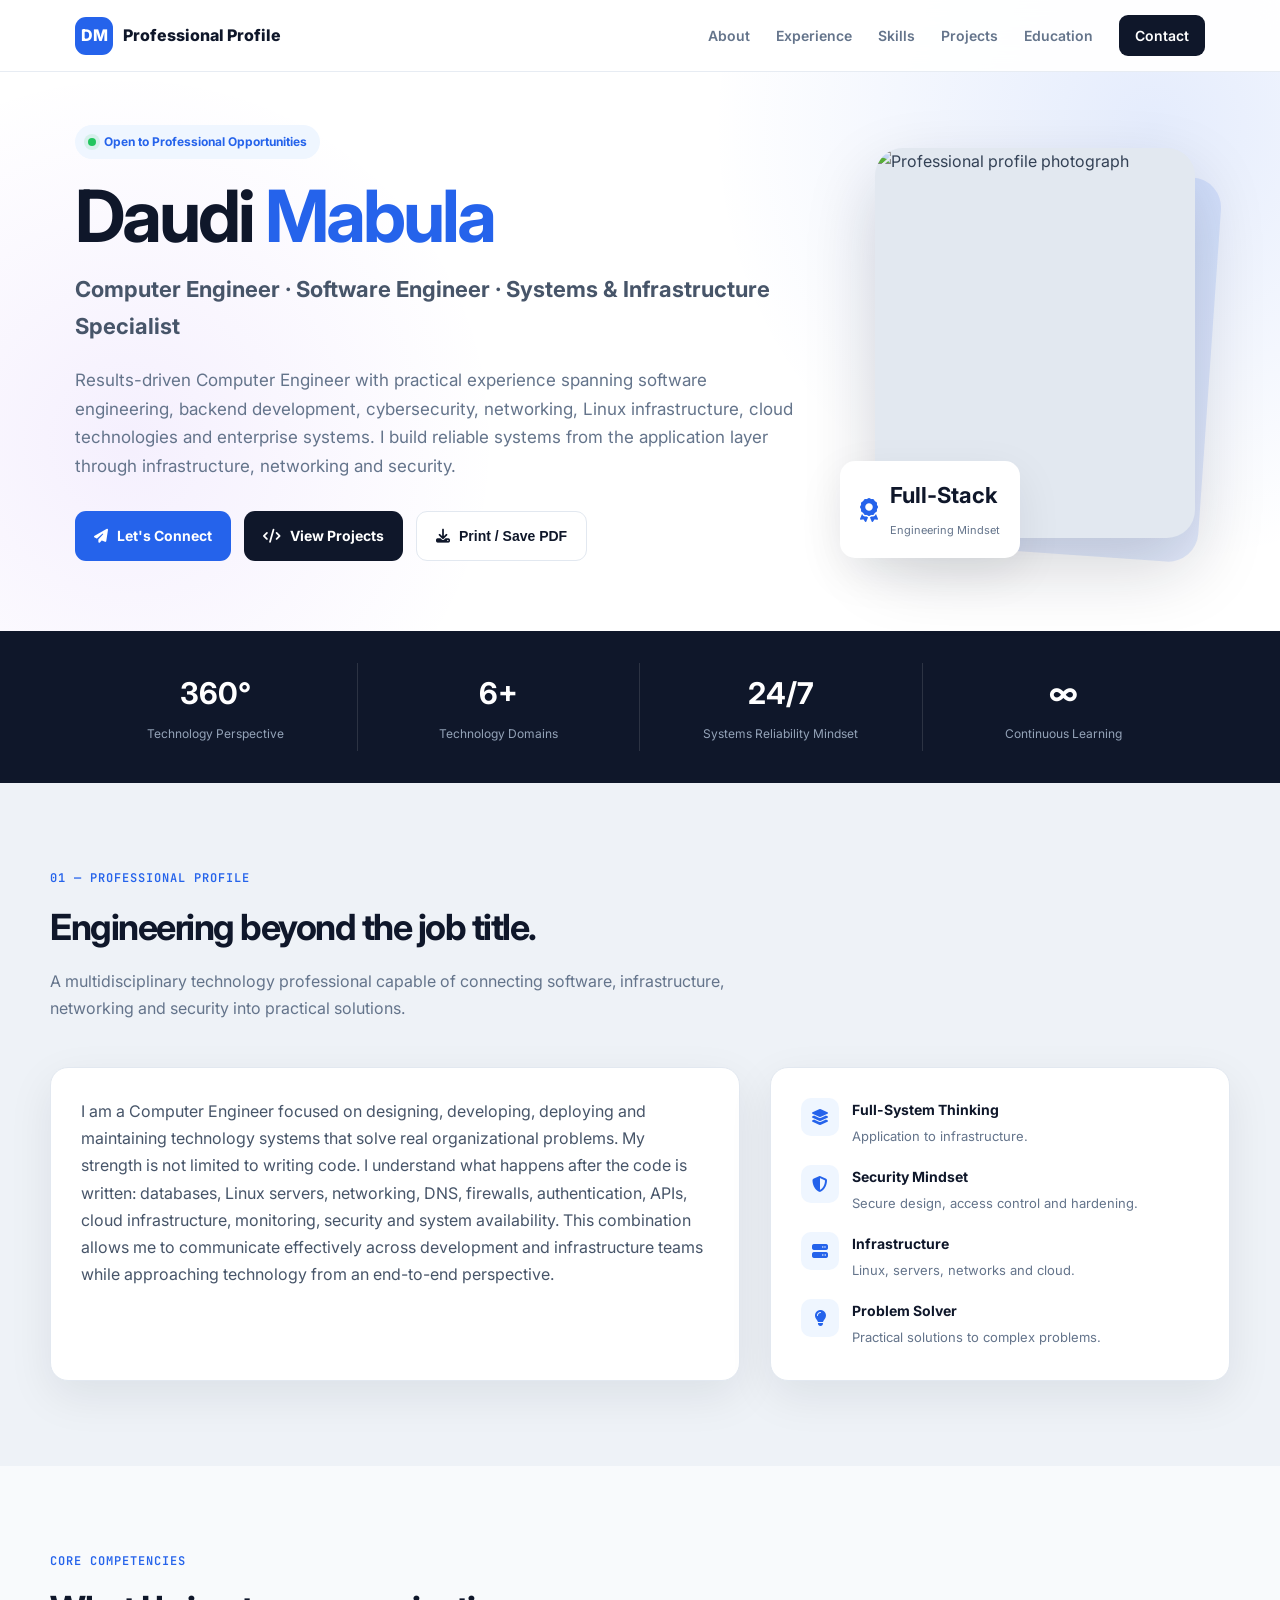
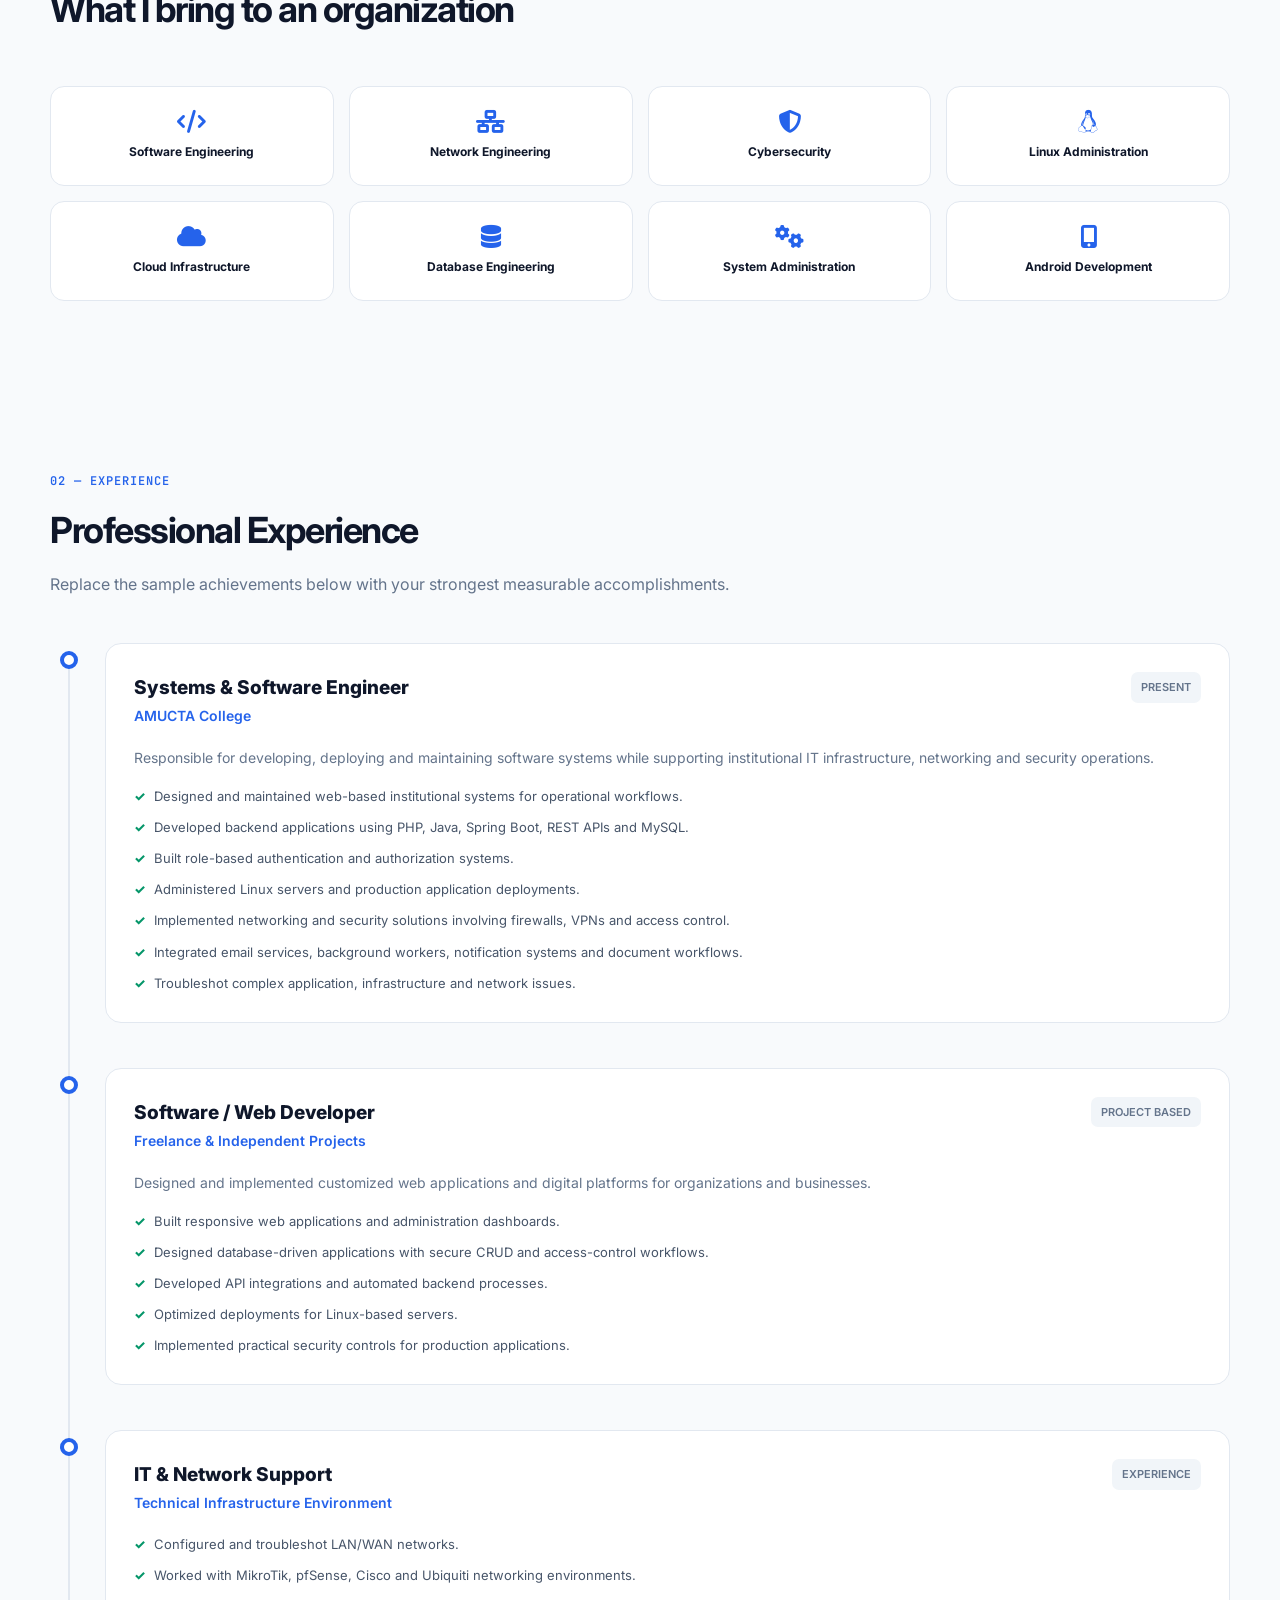
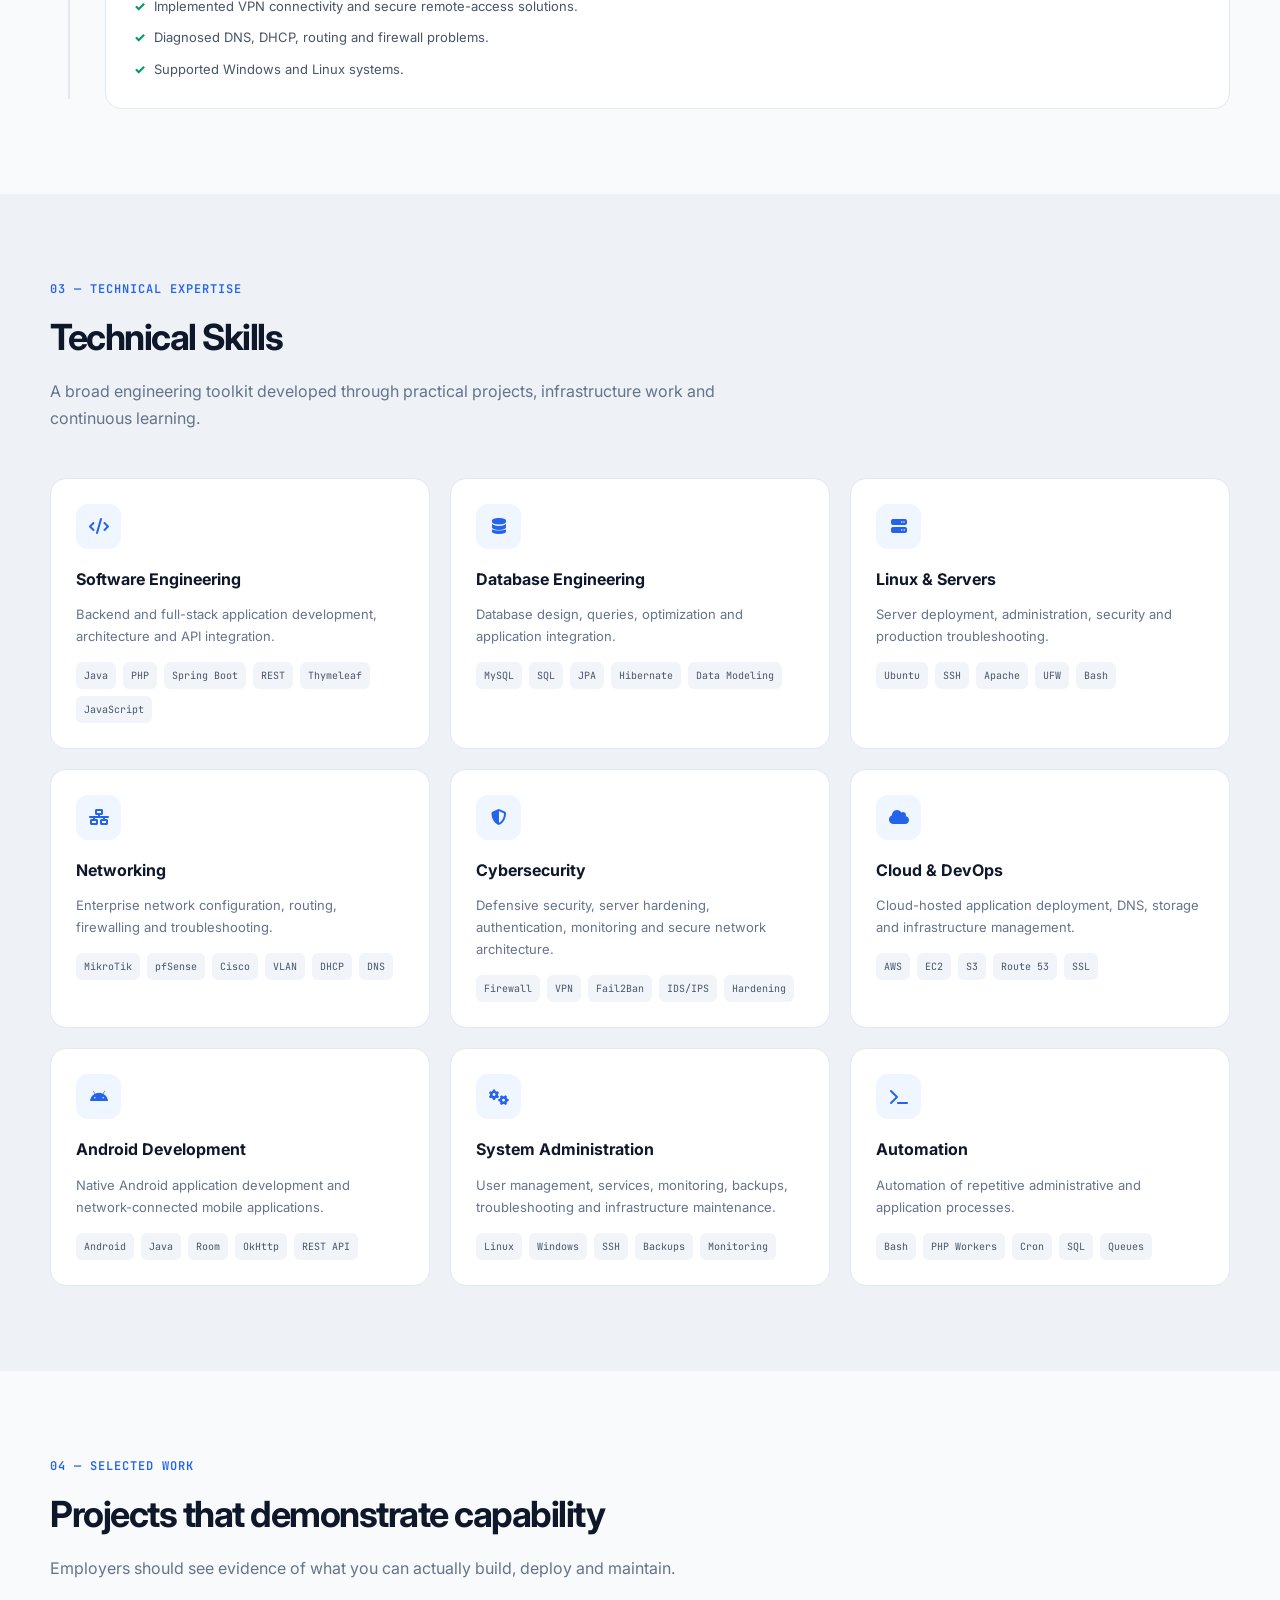
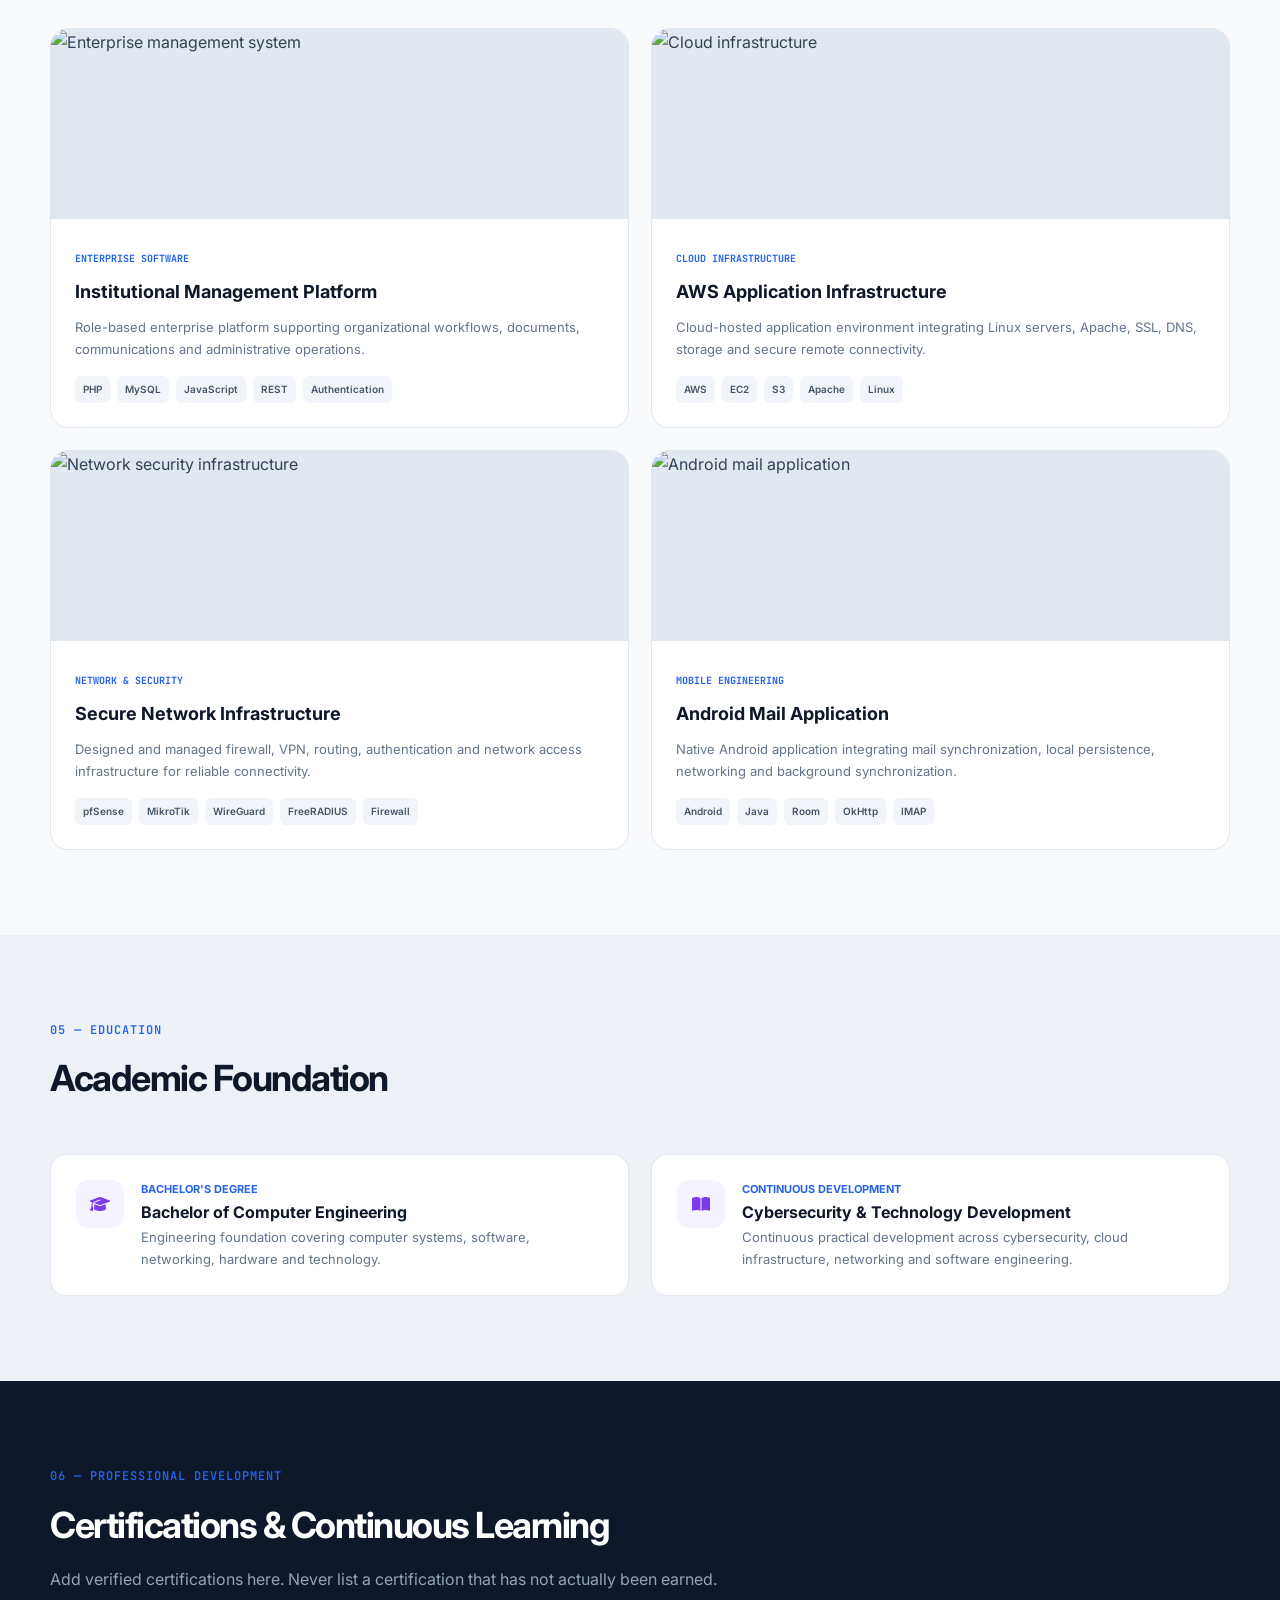
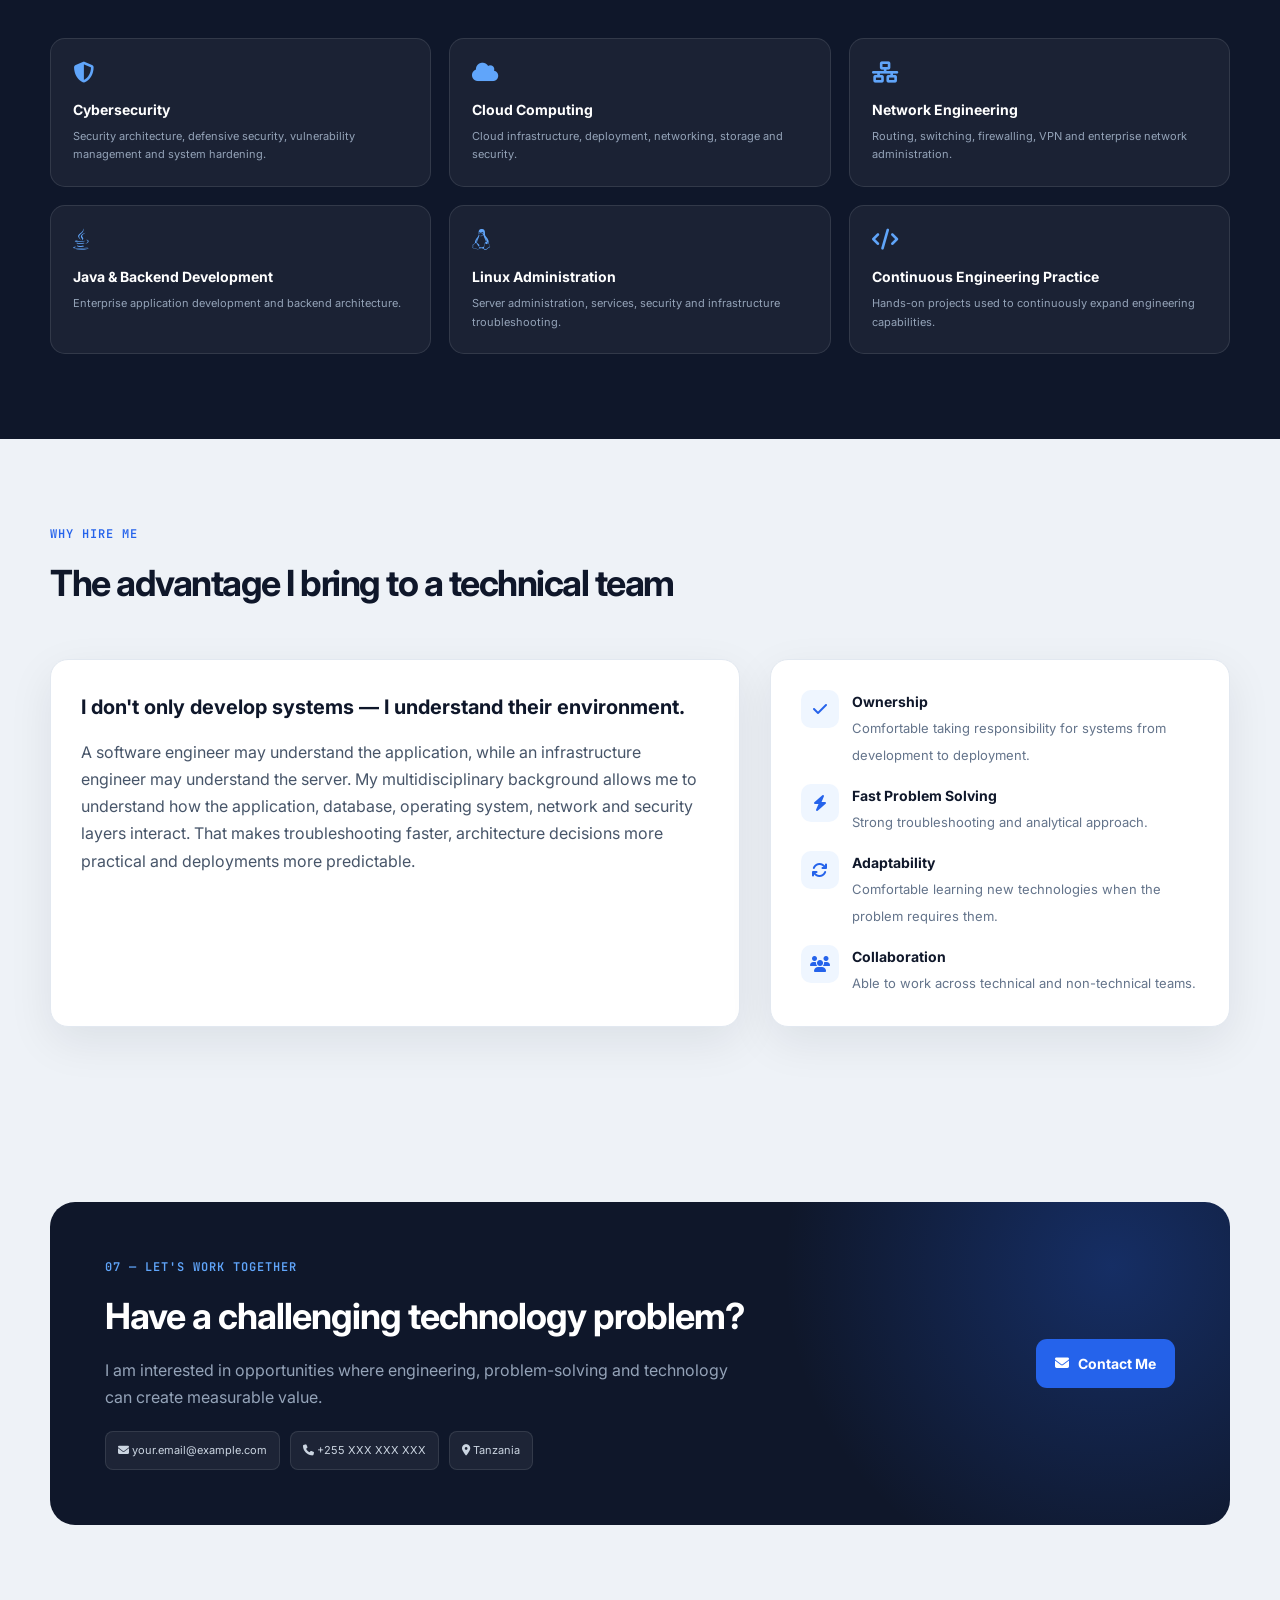
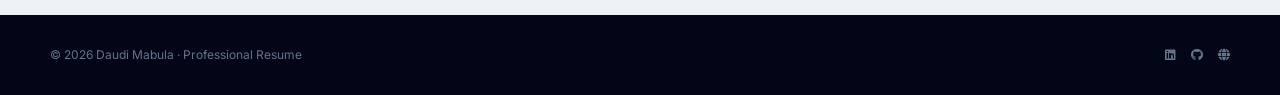
==== index.html @ 72543865 "Mu first commit" ====
<!DOCTYPE html>
<html lang="en">
<head>
    <meta charset="UTF-8">
    <meta name="viewport" content="width=device-width, initial-scale=1.0">

    <title>Professional Resume | Software & Infrastructure Engineer</title>

    <meta name="description"
          content="Professional resume of a Computer Engineer specializing in software engineering, cybersecurity, networking, cloud infrastructure and systems administration.">

    <link rel="preconnect" href="https://fonts.googleapis.com">
    <link rel="preconnect" href="https://fonts.gstatic.com" crossorigin>

    <link href="https://fonts.googleapis.com/css2?family=Inter:wght@400;500;600;700;800&family=JetBrains+Mono:wght@400;500;600&display=swap"
          rel="stylesheet">

    <link rel="stylesheet"
          href="https://cdnjs.cloudflare.com/ajax/libs/font-awesome/6.5.2/css/all.min.css">

    <style>

        :root {
            --primary: #2563eb;
            --primary-dark: #1d4ed8;
            --secondary: #0f172a;
            --text: #334155;
            --muted: #64748b;
            --light: #f8fafc;
            --border: #e2e8f0;
            --white: #ffffff;
            --success: #059669;
            --accent: #7c3aed;

            --container: 1180px;
            --radius: 18px;
            --shadow: 0 15px 45px rgba(15, 23, 42, .08);
        }

        * {
            box-sizing: border-box;
            margin: 0;
            padding: 0;
        }

        html {
            scroll-behavior: smooth;
        }

        body {
            font-family: "Inter", sans-serif;
            background: #eef2f7;
            color: var(--text);
            line-height: 1.7;
        }

        a {
            text-decoration: none;
            color: inherit;
        }

        img {
            max-width: 100%;
            display: block;
        }

        /* =========================================
           NAVIGATION
        ========================================= */

        .navbar {
            position: fixed;
            top: 0;
            left: 0;
            right: 0;
            height: 72px;
            background: rgba(255,255,255,.92);
            backdrop-filter: blur(15px);
            border-bottom: 1px solid rgba(226,232,240,.8);
            z-index: 999;
        }

        .nav-container {
            max-width: var(--container);
            height: 100%;
            margin: auto;
            padding: 0 25px;
            display: flex;
            align-items: center;
            justify-content: space-between;
        }

        .brand {
            display: flex;
            align-items: center;
            gap: 10px;
            font-weight: 800;
            color: var(--secondary);
        }

        .brand-mark {
            width: 38px;
            height: 38px;
            border-radius: 11px;
            display: grid;
            place-items: center;
            background: var(--primary);
            color: white;
            font-weight: 800;
        }

        .nav-links {
            display: flex;
            gap: 26px;
            align-items: center;
        }

        .nav-links a {
            font-size: 14px;
            font-weight: 600;
            color: var(--muted);
            transition: .25s;
        }

        .nav-links a:hover {
            color: var(--primary);
        }

        .nav-button {
            background: var(--secondary);
            color: white !important;
            padding: 9px 16px;
            border-radius: 9px;
        }

        .mobile-menu {
            display: none;
            font-size: 22px;
            cursor: pointer;
        }

        /* =========================================
           HERO
        ========================================= */

        .hero {
            padding-top: 125px;
            padding-bottom: 70px;
            background:
                    radial-gradient(circle at 90% 20%, rgba(37,99,235,.12), transparent 35%),
                    radial-gradient(circle at 10% 70%, rgba(124,58,237,.08), transparent 30%),
                    #ffffff;
        }

        .hero-container {
            max-width: var(--container);
            margin: auto;
            padding: 0 25px;
            display: grid;
            grid-template-columns: 1.5fr .7fr;
            gap: 60px;
            align-items: center;
        }

        .eyebrow {
            display: inline-flex;
            align-items: center;
            gap: 8px;
            background: #eff6ff;
            color: var(--primary);
            padding: 7px 13px;
            border-radius: 50px;
            font-size: 12px;
            font-weight: 700;
            margin-bottom: 20px;
        }

        .status-dot {
            width: 8px;
            height: 8px;
            background: #22c55e;
            border-radius: 50%;
            box-shadow: 0 0 0 4px rgba(34,197,94,.12);
        }

        .hero h1 {
            font-size: clamp(42px, 6vw, 72px);
            line-height: 1.02;
            letter-spacing: -3px;
            color: var(--secondary);
            margin-bottom: 18px;
        }

        .hero h1 span {
            color: var(--primary);
        }

        .hero-role {
            font-size: 22px;
            font-weight: 700;
            color: #475569;
            margin-bottom: 20px;
        }

        .hero-description {
            max-width: 720px;
            font-size: 17px;
            color: var(--muted);
            margin-bottom: 30px;
        }

        .hero-actions {
            display: flex;
            gap: 13px;
            flex-wrap: wrap;
        }

        .btn {
            display: inline-flex;
            align-items: center;
            justify-content: center;
            gap: 9px;
            padding: 13px 19px;
            border-radius: 11px;
            font-size: 14px;
            font-weight: 700;
            transition: .25s;
            cursor: pointer;
            border: none;
        }

        .btn-primary {
            background: var(--primary);
            color: white;
        }

        .btn-primary:hover {
            background: var(--primary-dark);
            transform: translateY(-2px);
        }

        .btn-dark {
            background: var(--secondary);
            color: white;
        }

        .btn-outline {
            background: white;
            border: 1px solid var(--border);
            color: var(--secondary);
        }

        .btn:hover {
            transform: translateY(-2px);
        }

        /* =========================================
           PROFILE PHOTO
        ========================================= */

        .hero-photo {
            position: relative;
            display: flex;
            justify-content: center;
        }

        .photo-wrapper {
            width: 320px;
            height: 390px;
            position: relative;
        }

        .photo-wrapper::before {
            content: "";
            position: absolute;
            inset: 20px -15px -15px 15px;
            border-radius: 30px;
            background: var(--primary);
            opacity: .12;
            transform: rotate(4deg);
        }

        .profile-photo {
            position: relative;
            width: 100%;
            height: 100%;
            object-fit: cover;
            border-radius: 28px;
            box-shadow: 0 30px 70px rgba(15,23,42,.18);
            background: #e2e8f0;
        }

        .experience-badge {
            position: absolute;
            bottom: -20px;
            left: -35px;
            background: white;
            padding: 16px 20px;
            border-radius: 15px;
            box-shadow: var(--shadow);
            display: flex;
            gap: 12px;
            align-items: center;
        }

        .experience-badge strong {
            display: block;
            font-size: 22px;
            color: var(--secondary);
        }

        .experience-badge span {
            font-size: 11px;
            color: var(--muted);
        }

        /* =========================================
           STATS
        ========================================= */

        .stats {
            background: var(--secondary);
            color: white;
        }

        .stats-container {
            max-width: var(--container);
            margin: auto;
            padding: 32px 25px;
            display: grid;
            grid-template-columns: repeat(4,1fr);
        }

        .stat {
            text-align: center;
            padding: 5px 20px;
            border-right: 1px solid rgba(255,255,255,.12);
        }

        .stat:last-child {
            border-right: none;
        }

        .stat strong {
            font-size: 30px;
            display: block;
        }

        .stat span {
            color: #94a3b8;
            font-size: 12px;
        }

        /* =========================================
           GENERAL
        ========================================= */

        .section {
            padding: 85px 25px;
        }

        .container {
            max-width: var(--container);
            margin: auto;
        }

        .section-header {
            margin-bottom: 45px;
        }

        .section-label {
            font-family: "JetBrains Mono", monospace;
            font-size: 12px;
            color: var(--primary);
            font-weight: 600;
            text-transform: uppercase;
            letter-spacing: 1px;
            margin-bottom: 8px;
        }

        .section-title {
            font-size: 36px;
            color: var(--secondary);
            letter-spacing: -1.5px;
            margin-bottom: 10px;
        }

        .section-subtitle {
            color: var(--muted);
            max-width: 700px;
        }

        /* =========================================
           SUMMARY
        ========================================= */

        .summary-grid {
            display: grid;
            grid-template-columns: 1.5fr 1fr;
            gap: 30px;
        }

        .card {
            background: white;
            border: 1px solid var(--border);
            border-radius: var(--radius);
            padding: 30px;
            box-shadow: var(--shadow);
        }

        .summary-text {
            font-size: 16px;
            color: #475569;
        }

        .highlight-list {
            display: grid;
            gap: 16px;
        }

        .highlight {
            display: flex;
            gap: 13px;
            align-items: flex-start;
        }

        .highlight-icon {
            min-width: 38px;
            height: 38px;
            border-radius: 10px;
            background: #eff6ff;
            color: var(--primary);
            display: grid;
            place-items: center;
        }

        .highlight strong {
            display: block;
            color: var(--secondary);
            font-size: 14px;
        }

        .highlight span {
            font-size: 13px;
            color: var(--muted);
        }

        /* =========================================
           EXPERIENCE
        ========================================= */

        .experience {
            background: #f8fafc;
        }

        .timeline {
            position: relative;
            margin-left: 10px;
        }

        .timeline::before {
            content: "";
            position: absolute;
            left: 8px;
            top: 10px;
            bottom: 10px;
            width: 2px;
            background: var(--border);
        }

        .job {
            position: relative;
            padding-left: 45px;
            margin-bottom: 45px;
        }

        .job:last-child {
            margin-bottom: 0;
        }

        .job-dot {
            position: absolute;
            left: 0;
            top: 8px;
            width: 18px;
            height: 18px;
            background: white;
            border: 4px solid var(--primary);
            border-radius: 50%;
            z-index: 2;
        }

        .job-card {
            background: white;
            padding: 28px;
            border: 1px solid var(--border);
            border-radius: 16px;
            transition: .3s;
        }

        .job-card:hover {
            transform: translateY(-3px);
            box-shadow: var(--shadow);
        }

        .job-top {
            display: flex;
            justify-content: space-between;
            gap: 20px;
            margin-bottom: 18px;
        }

        .job-title {
            color: var(--secondary);
            font-size: 19px;
            font-weight: 800;
        }

        .company {
            color: var(--primary);
            font-weight: 600;
            font-size: 14px;
        }

        .job-date {
            white-space: nowrap;
            background: #f1f5f9;
            color: var(--muted);
            padding: 6px 10px;
            height: fit-content;
            border-radius: 7px;
            font-size: 11px;
            font-weight: 600;
        }

        .job-description {
            color: var(--muted);
            font-size: 14px;
            margin-bottom: 15px;
        }

        .achievement-list {
            list-style: none;
            display: grid;
            gap: 9px;
        }

        .achievement-list li {
            position: relative;
            padding-left: 20px;
            font-size: 13px;
            color: #475569;
        }

        .achievement-list li::before {
            content: "✓";
            position: absolute;
            left: 0;
            color: var(--success);
            font-weight: 800;
        }

        /* =========================================
           SKILLS
        ========================================= */

        .skills-grid {
            display: grid;
            grid-template-columns: repeat(3,1fr);
            gap: 20px;
        }

        .skill-card {
            background: white;
            padding: 25px;
            border-radius: 16px;
            border: 1px solid var(--border);
            transition: .3s;
        }

        .skill-card:hover {
            border-color: #bfdbfe;
            transform: translateY(-3px);
        }

        .skill-icon {
            width: 45px;
            height: 45px;
            border-radius: 12px;
            display: grid;
            place-items: center;
            background: #eff6ff;
            color: var(--primary);
            margin-bottom: 17px;
        }

        .skill-card h3 {
            color: var(--secondary);
            font-size: 16px;
            margin-bottom: 10px;
        }

        .skill-card p {
            color: var(--muted);
            font-size: 13px;
        }

        .skill-tags {
            display: flex;
            flex-wrap: wrap;
            gap: 7px;
            margin-top: 15px;
        }

        .tag {
            background: #f1f5f9;
            color: #475569;
            padding: 5px 8px;
            border-radius: 6px;
            font-family: "JetBrains Mono", monospace;
            font-size: 10px;
        }

        /* =========================================
           PROJECTS
        ========================================= */

        .projects {
            background: #f8fafc;
        }

        .projects-grid {
            display: grid;
            grid-template-columns: repeat(2,1fr);
            gap: 22px;
        }

        .project {
            background: white;
            border: 1px solid var(--border);
            border-radius: 18px;
            overflow: hidden;
            transition: .3s;
        }

        .project:hover {
            transform: translateY(-5px);
            box-shadow: var(--shadow);
        }

        .project-image {
            height: 190px;
            background: #e2e8f0;
            overflow: hidden;
        }

        .project-image img {
            width: 100%;
            height: 100%;
            object-fit: cover;
            transition: .4s;
        }

        .project:hover .project-image img {
            transform: scale(1.04);
        }

        .project-content {
            padding: 24px;
        }

        .project-type {
            font-size: 10px;
            color: var(--primary);
            font-family: "JetBrains Mono", monospace;
            font-weight: 700;
            text-transform: uppercase;
        }

        .project h3 {
            color: var(--secondary);
            font-size: 18px;
            margin: 7px 0 9px;
        }

        .project p {
            color: var(--muted);
            font-size: 13px;
            margin-bottom: 15px;
        }

        .project-stack {
            display: flex;
            flex-wrap: wrap;
            gap: 7px;
        }

        .project-stack span {
            font-size: 10px;
            font-weight: 600;
            color: #475569;
            background: #f1f5f9;
            padding: 5px 8px;
            border-radius: 6px;
        }

        /* =========================================
           EDUCATION
        ========================================= */

        .education-grid {
            display: grid;
            grid-template-columns: 1fr 1fr;
            gap: 22px;
        }

        .education-card {
            padding: 25px;
            border: 1px solid var(--border);
            background: white;
            border-radius: 16px;
            display: flex;
            gap: 17px;
        }

        .education-icon {
            min-width: 48px;
            height: 48px;
            border-radius: 12px;
            background: #f5f3ff;
            color: var(--accent);
            display: grid;
            place-items: center;
        }

        .education-card h3 {
            color: var(--secondary);
            font-size: 16px;
        }

        .education-card p {
            color: var(--muted);
            font-size: 13px;
        }

        .education-date {
            color: var(--primary);
            font-size: 11px;
            font-weight: 700;
        }

        /* =========================================
           CERTIFICATIONS
        ========================================= */

        .certifications {
            background: var(--secondary);
            color: white;
        }

        .certifications .section-title {
            color: white;
        }

        .certifications .section-subtitle {
            color: #94a3b8;
        }

        .cert-grid {
            display: grid;
            grid-template-columns: repeat(3,1fr);
            gap: 18px;
        }

        .cert {
            background: rgba(255,255,255,.05);
            border: 1px solid rgba(255,255,255,.1);
            border-radius: 15px;
            padding: 22px;
            transition: .3s;
        }

        .cert:hover {
            background: rgba(255,255,255,.08);
            transform: translateY(-3px);
        }

        .cert i {
            color: #60a5fa;
            font-size: 21px;
            margin-bottom: 15px;
        }

        .cert h3 {
            font-size: 14px;
            margin-bottom: 5px;
        }

        .cert p {
            font-size: 11px;
            color: #94a3b8;
        }

        /* =========================================
           CORE COMPETENCIES
        ========================================= */

        .competencies {
            display: grid;
            grid-template-columns: repeat(4,1fr);
            gap: 15px;
        }

        .competency {
            text-align: center;
            padding: 23px 15px;
            border: 1px solid var(--border);
            border-radius: 14px;
            background: white;
        }

        .competency i {
            font-size: 23px;
            color: var(--primary);
            margin-bottom: 9px;
        }

        .competency strong {
            display: block;
            color: var(--secondary);
            font-size: 12px;
        }

        /* =========================================
           CONTACT CTA
        ========================================= */

        .contact-section {
            padding: 90px 25px;
        }

        .contact-card {
            background:
                    radial-gradient(circle at 90% 20%, rgba(37,99,235,.3), transparent 30%),
                    var(--secondary);
            border-radius: 25px;
            padding: 55px;
            color: white;
            display: flex;
            justify-content: space-between;
            gap: 40px;
            align-items: center;
            overflow: hidden;
        }

        .contact-card h2 {
            font-size: 36px;
            letter-spacing: -1px;
            margin-bottom: 10px;
        }

        .contact-card p {
            color: #94a3b8;
            max-width: 650px;
        }

        .contact-details {
            display: flex;
            flex-wrap: wrap;
            gap: 10px;
            margin-top: 20px;
        }

        .contact-item {
            background: rgba(255,255,255,.06);
            border: 1px solid rgba(255,255,255,.1);
            padding: 9px 12px;
            border-radius: 8px;
            font-size: 11px;
            color: #cbd5e1;
        }

        /* =========================================
           FOOTER
        ========================================= */

        footer {
            background: #020617;
            color: #64748b;
            padding: 30px 25px;
        }

        .footer-container {
            max-width: var(--container);
            margin: auto;
            display: flex;
            justify-content: space-between;
            gap: 20px;
            font-size: 12px;
        }

        .footer-social {
            display: flex;
            gap: 15px;
        }

        .footer-social a:hover {
            color: white;
        }

        /* =========================================
           SCROLL TOP
        ========================================= */

        .scroll-top {
            position: fixed;
            right: 20px;
            bottom: 20px;
            width: 42px;
            height: 42px;
            border-radius: 50%;
            border: none;
            background: var(--primary);
            color: white;
            cursor: pointer;
            display: none;
            z-index: 100;
            box-shadow: 0 10px 25px rgba(37,99,235,.3);
        }

        .scroll-top.show {
            display: grid;
            place-items: center;
        }

        /* =========================================
           RESPONSIVE
        ========================================= */

        @media(max-width: 900px) {

            .hero-container {
                grid-template-columns: 1fr;
                text-align: center;
            }

            .hero-description {
                margin-left: auto;
                margin-right: auto;
            }

            .hero-actions {
                justify-content: center;
            }

            .hero-photo {
                order: -1;
            }

            .photo-wrapper {
                width: 250px;
                height: 310px;
            }

            .summary-grid,
            .education-grid {
                grid-template-columns: 1fr;
            }

            .skills-grid {
                grid-template-columns: repeat(2,1fr);
            }

            .competencies {
                grid-template-columns: repeat(2,1fr);
            }

            .cert-grid {
                grid-template-columns: repeat(2,1fr);
            }

            .contact-card {
                flex-direction: column;
                align-items: flex-start;
            }

        }

        @media(max-width: 650px) {

            .nav-links {
                display: none;
                position: absolute;
                top: 72px;
                left: 0;
                right: 0;
                padding: 20px;
                background: white;
                border-bottom: 1px solid var(--border);
                flex-direction: column;
                align-items: flex-start;
            }

            .nav-links.active {
                display: flex;
            }

            .mobile-menu {
                display: block;
            }

            .hero h1 {
                font-size: 43px;
                letter-spacing: -2px;
            }

            .stats-container {
                grid-template-columns: repeat(2,1fr);
                gap: 20px;
            }

            .stat {
                border-right: none;
            }

            .skills-grid,
            .projects-grid,
            .cert-grid {
                grid-template-columns: 1fr;
            }

            .job-top {
                flex-direction: column;
            }

            .contact-card {
                padding: 32px 25px;
            }

            .contact-card h2 {
                font-size: 29px;
            }

            .footer-container {
                flex-direction: column;
            }

        }

        /* =========================================
           PRINT
        ========================================= */

        @media print {

            .navbar,
            .hero-actions,
            .scroll-top,
            .mobile-menu {
                display: none !important;
            }

            body {
                background: white;
            }

            .hero {
                padding-top: 30px;
            }

            .section {
                padding: 35px 0;
            }

            .card,
            .job-card,
            .skill-card,
            .project,
            .education-card,
            .cert,
            .competency {
                box-shadow: none;
                break-inside: avoid;
            }

            .contact-section {
                padding: 30px 0;
            }

        }

    </style>
</head>

<body>

<!-- =====================================================
     NAVIGATION
===================================================== -->

<nav class="navbar">

    <div class="nav-container">

        <a href="#home" class="brand">
            <span class="brand-mark">DM</span>
            <span>Professional Profile</span>
        </a>

        <div class="nav-links" id="navLinks">

            <a href="#about">About</a>
            <a href="#experience">Experience</a>
            <a href="#skills">Skills</a>
            <a href="#projects">Projects</a>
            <a href="#education">Education</a>
            <a href="#contact" class="nav-button">Contact</a>

        </div>

        <div class="mobile-menu" id="mobileMenu">
            <i class="fa-solid fa-bars"></i>
        </div>

    </div>

</nav>


<!-- =====================================================
     HERO
===================================================== -->

<header class="hero" id="home">

    <div class="hero-container">

        <div>

            <div class="eyebrow">
                <span class="status-dot"></span>
                Open to Professional Opportunities
            </div>

            <h1>
                Daudi <span>Mabula</span>
            </h1>

            <div class="hero-role">
                Computer Engineer · Software Engineer ·
                Systems & Infrastructure Specialist
            </div>

            <p class="hero-description">

                Results-driven Computer Engineer with practical experience
                spanning software engineering, backend development,
                cybersecurity, networking, Linux infrastructure, cloud
                technologies and enterprise systems.

                I build reliable systems from the application layer
                through infrastructure, networking and security.

            </p>

            <div class="hero-actions">

                <a href="#contact" class="btn btn-primary">
                    <i class="fa-solid fa-paper-plane"></i>
                    Let's Connect
                </a>

                <a href="#projects" class="btn btn-dark">
                    <i class="fa-solid fa-code"></i>
                    View Projects
                </a>

                <button class="btn btn-outline" onclick="window.print()">
                    <i class="fa-solid fa-download"></i>
                    Print / Save PDF
                </button>

            </div>

        </div>


        <div class="hero-photo">

            <div class="photo-wrapper">

                <!-- Replace src -->
                <img
                        class="profile-photo"
                        src="PROFILE_IMAGE_HERE.jpg"
                        alt="Professional profile photograph">

                <div class="experience-badge">

                    <i class="fa-solid fa-award"
                       style="color:#2563eb;font-size:24px;"></i>

                    <div>
                        <strong>Full-Stack</strong>
                        <span>Engineering Mindset</span>
                    </div>

                </div>

            </div>

        </div>

    </div>

</header>


<!-- =====================================================
     PROFESSIONAL STATS
===================================================== -->

<section class="stats">

    <div class="stats-container">

        <div class="stat">
            <strong>360°</strong>
            <span>Technology Perspective</span>
        </div>

        <div class="stat">
            <strong>6+</strong>
            <span>Technology Domains</span>
        </div>

        <div class="stat">
            <strong>24/7</strong>
            <span>Systems Reliability Mindset</span>
        </div>

        <div class="stat">
            <strong>∞</strong>
            <span>Continuous Learning</span>
        </div>

    </div>

</section>


<!-- =====================================================
     ABOUT
===================================================== -->

<section class="section" id="about">

    <div class="container">

        <div class="section-header">

            <div class="section-label">01 — Professional Profile</div>

            <h2 class="section-title">
                Engineering beyond the job title.
            </h2>

            <p class="section-subtitle">
                A multidisciplinary technology professional capable of
                connecting software, infrastructure, networking and
                security into practical solutions.
            </p>

        </div>


        <div class="summary-grid">

            <div class="card">

                <p class="summary-text">

                    I am a Computer Engineer focused on designing,
                    developing, deploying and maintaining technology
                    systems that solve real organizational problems.

                    My strength is not limited to writing code. I
                    understand what happens after the code is written:
                    databases, Linux servers, networking, DNS, firewalls,
                    authentication, APIs, cloud infrastructure,
                    monitoring, security and system availability.

                    This combination allows me to communicate effectively
                    across development and infrastructure teams while
                    approaching technology from an end-to-end perspective.

                </p>

            </div>


            <div class="card">

                <div class="highlight-list">

                    <div class="highlight">

                        <div class="highlight-icon">
                            <i class="fa-solid fa-layer-group"></i>
                        </div>

                        <div>
                            <strong>Full-System Thinking</strong>
                            <span>
                                Application to infrastructure.
                            </span>
                        </div>

                    </div>


                    <div class="highlight">

                        <div class="highlight-icon">
                            <i class="fa-solid fa-shield-halved"></i>
                        </div>

                        <div>
                            <strong>Security Mindset</strong>
                            <span>
                                Secure design, access control and hardening.
                            </span>
                        </div>

                    </div>


                    <div class="highlight">

                        <div class="highlight-icon">
                            <i class="fa-solid fa-server"></i>
                        </div>

                        <div>
                            <strong>Infrastructure</strong>
                            <span>
                                Linux, servers, networks and cloud.
                            </span>
                        </div>

                    </div>


                    <div class="highlight">

                        <div class="highlight-icon">
                            <i class="fa-solid fa-lightbulb"></i>
                        </div>

                        <div>
                            <strong>Problem Solver</strong>
                            <span>
                                Practical solutions to complex problems.
                            </span>
                        </div>

                    </div>

                </div>

            </div>

        </div>

    </div>

</section>


<!-- =====================================================
     CORE COMPETENCIES
===================================================== -->

<section class="section" style="background:#f8fafc;">

    <div class="container">

        <div class="section-header">

            <div class="section-label">Core Competencies</div>

            <h2 class="section-title">
                What I bring to an organization
            </h2>

        </div>


        <div class="competencies">

            <div class="competency">
                <i class="fa-solid fa-code"></i>
                <strong>Software Engineering</strong>
            </div>

            <div class="competency">
                <i class="fa-solid fa-network-wired"></i>
                <strong>Network Engineering</strong>
            </div>

            <div class="competency">
                <i class="fa-solid fa-shield-halved"></i>
                <strong>Cybersecurity</strong>
            </div>

            <div class="competency">
                <i class="fa-brands fa-linux"></i>
                <strong>Linux Administration</strong>
            </div>

            <div class="competency">
                <i class="fa-solid fa-cloud"></i>
                <strong>Cloud Infrastructure</strong>
            </div>

            <div class="competency">
                <i class="fa-solid fa-database"></i>
                <strong>Database Engineering</strong>
            </div>

            <div class="competency">
                <i class="fa-solid fa-gears"></i>
                <strong>System Administration</strong>
            </div>

            <div class="competency">
                <i class="fa-solid fa-mobile-screen-button"></i>
                <strong>Android Development</strong>
            </div>

        </div>

    </div>

</section>


<!-- =====================================================
     EXPERIENCE
===================================================== -->

<section class="section experience" id="experience">

    <div class="container">

        <div class="section-header">

            <div class="section-label">02 — Experience</div>

            <h2 class="section-title">
                Professional Experience
            </h2>

            <p class="section-subtitle">
                Replace the sample achievements below with your
                strongest measurable accomplishments.
            </p>

        </div>


        <div class="timeline">


            <!-- JOB 1 -->

            <article class="job">

                <span class="job-dot"></span>

                <div class="job-card">

                    <div class="job-top">

                        <div>

                            <div class="job-title">
                                Systems & Software Engineer
                            </div>

                            <div class="company">
                                AMUCTA College
                            </div>

                        </div>

                        <div class="job-date">
                            PRESENT
                        </div>

                    </div>


                    <p class="job-description">

                        Responsible for developing, deploying and
                        maintaining software systems while supporting
                        institutional IT infrastructure, networking and
                        security operations.

                    </p>


                    <ul class="achievement-list">

                        <li>
                            Designed and maintained web-based institutional
                            systems for operational workflows.
                        </li>

                        <li>
                            Developed backend applications using PHP,
                            Java, Spring Boot, REST APIs and MySQL.
                        </li>

                        <li>
                            Built role-based authentication and
                            authorization systems.
                        </li>

                        <li>
                            Administered Linux servers and production
                            application deployments.
                        </li>

                        <li>
                            Implemented networking and security solutions
                            involving firewalls, VPNs and access control.
                        </li>

                        <li>
                            Integrated email services, background workers,
                            notification systems and document workflows.
                        </li>

                        <li>
                            Troubleshot complex application,
                            infrastructure and network issues.
                        </li>

                    </ul>

                </div>

            </article>


            <!-- JOB 2 -->

            <article class="job">

                <span class="job-dot"></span>

                <div class="job-card">

                    <div class="job-top">

                        <div>

                            <div class="job-title">
                                Software / Web Developer
                            </div>

                            <div class="company">
                                Freelance & Independent Projects
                            </div>

                        </div>

                        <div class="job-date">
                            PROJECT BASED
                        </div>

                    </div>


                    <p class="job-description">

                        Designed and implemented customized web applications
                        and digital platforms for organizations and
                        businesses.

                    </p>


                    <ul class="achievement-list">

                        <li>
                            Built responsive web applications and
                            administration dashboards.
                        </li>

                        <li>
                            Designed database-driven applications with
                            secure CRUD and access-control workflows.
                        </li>

                        <li>
                            Developed API integrations and automated
                            backend processes.
                        </li>

                        <li>
                            Optimized deployments for Linux-based servers.
                        </li>

                        <li>
                            Implemented practical security controls for
                            production applications.
                        </li>

                    </ul>

                </div>

            </article>


            <!-- JOB 3 -->

            <article class="job">

                <span class="job-dot"></span>

                <div class="job-card">

                    <div class="job-top">

                        <div>

                            <div class="job-title">
                                IT & Network Support
                            </div>

                            <div class="company">
                                Technical Infrastructure Environment
                            </div>

                        </div>

                        <div class="job-date">
                            EXPERIENCE
                        </div>

                    </div>


                    <ul class="achievement-list">

                        <li>
                            Configured and troubleshot LAN/WAN networks.
                        </li>

                        <li>
                            Worked with MikroTik, pfSense, Cisco and
                            Ubiquiti networking environments.
                        </li>

                        <li>
                            Implemented VPN connectivity and secure
                            remote-access solutions.
                        </li>

                        <li>
                            Diagnosed DNS, DHCP, routing and firewall
                            problems.
                        </li>

                        <li>
                            Supported Windows and Linux systems.
                        </li>

                    </ul>

                </div>

            </article>

        </div>

    </div>

</section>


<!-- =====================================================
     TECHNICAL SKILLS
===================================================== -->

<section class="section" id="skills">

    <div class="container">

        <div class="section-header">

            <div class="section-label">03 — Technical Expertise</div>

            <h2 class="section-title">
                Technical Skills
            </h2>

            <p class="section-subtitle">
                A broad engineering toolkit developed through practical
                projects, infrastructure work and continuous learning.
            </p>

        </div>


        <div class="skills-grid">


            <div class="skill-card">

                <div class="skill-icon">
                    <i class="fa-solid fa-code"></i>
                </div>

                <h3>Software Engineering</h3>

                <p>
                    Backend and full-stack application development,
                    architecture and API integration.
                </p>

                <div class="skill-tags">
                    <span class="tag">Java</span>
                    <span class="tag">PHP</span>
                    <span class="tag">Spring Boot</span>
                    <span class="tag">REST</span>
                    <span class="tag">Thymeleaf</span>
                    <span class="tag">JavaScript</span>
                </div>

            </div>


            <div class="skill-card">

                <div class="skill-icon">
                    <i class="fa-solid fa-database"></i>
                </div>

                <h3>Database Engineering</h3>

                <p>
                    Database design, queries, optimization and
                    application integration.
                </p>

                <div class="skill-tags">
                    <span class="tag">MySQL</span>
                    <span class="tag">SQL</span>
                    <span class="tag">JPA</span>
                    <span class="tag">Hibernate</span>
                    <span class="tag">Data Modeling</span>
                </div>

            </div>


            <div class="skill-card">

                <div class="skill-icon">
                    <i class="fa-solid fa-server"></i>
                </div>

                <h3>Linux & Servers</h3>

                <p>
                    Server deployment, administration, security and
                    production troubleshooting.
                </p>

                <div class="skill-tags">
                    <span class="tag">Ubuntu</span>
                    <span class="tag">SSH</span>
                    <span class="tag">Apache</span>
                    <span class="tag">UFW</span>
                    <span class="tag">Bash</span>
                </div>

            </div>


            <div class="skill-card">

                <div class="skill-icon">
                    <i class="fa-solid fa-network-wired"></i>
                </div>

                <h3>Networking</h3>

                <p>
                    Enterprise network configuration, routing,
                    firewalling and troubleshooting.
                </p>

                <div class="skill-tags">
                    <span class="tag">MikroTik</span>
                    <span class="tag">pfSense</span>
                    <span class="tag">Cisco</span>
                    <span class="tag">VLAN</span>
                    <span class="tag">DHCP</span>
                    <span class="tag">DNS</span>
                </div>

            </div>


            <div class="skill-card">

                <div class="skill-icon">
                    <i class="fa-solid fa-shield-halved"></i>
                </div>

                <h3>Cybersecurity</h3>

                <p>
                    Defensive security, server hardening, authentication,
                    monitoring and secure network architecture.
                </p>

                <div class="skill-tags">
                    <span class="tag">Firewall</span>
                    <span class="tag">VPN</span>
                    <span class="tag">Fail2Ban</span>
                    <span class="tag">IDS/IPS</span>
                    <span class="tag">Hardening</span>
                </div>

            </div>


            <div class="skill-card">

                <div class="skill-icon">
                    <i class="fa-solid fa-cloud"></i>
                </div>

                <h3>Cloud & DevOps</h3>

                <p>
                    Cloud-hosted application deployment, DNS,
                    storage and infrastructure management.
                </p>

                <div class="skill-tags">
                    <span class="tag">AWS</span>
                    <span class="tag">EC2</span>
                    <span class="tag">S3</span>
                    <span class="tag">Route 53</span>
                    <span class="tag">SSL</span>
                </div>

            </div>


            <div class="skill-card">

                <div class="skill-icon">
                    <i class="fa-brands fa-android"></i>
                </div>

                <h3>Android Development</h3>

                <p>
                    Native Android application development and
                    network-connected mobile applications.
                </p>

                <div class="skill-tags">
                    <span class="tag">Android</span>
                    <span class="tag">Java</span>
                    <span class="tag">Room</span>
                    <span class="tag">OkHttp</span>
                    <span class="tag">REST API</span>
                </div>

            </div>


            <div class="skill-card">

                <div class="skill-icon">
                    <i class="fa-solid fa-gears"></i>
                </div>

                <h3>System Administration</h3>

                <p>
                    User management, services, monitoring, backups,
                    troubleshooting and infrastructure maintenance.
                </p>

                <div class="skill-tags">
                    <span class="tag">Linux</span>
                    <span class="tag">Windows</span>
                    <span class="tag">SSH</span>
                    <span class="tag">Backups</span>
                    <span class="tag">Monitoring</span>
                </div>

            </div>


            <div class="skill-card">

                <div class="skill-icon">
                    <i class="fa-solid fa-terminal"></i>
                </div>

                <h3>Automation</h3>

                <p>
                    Automation of repetitive administrative and
                    application processes.
                </p>

                <div class="skill-tags">
                    <span class="tag">Bash</span>
                    <span class="tag">PHP Workers</span>
                    <span class="tag">Cron</span>
                    <span class="tag">SQL</span>
                    <span class="tag">Queues</span>
                </div>

            </div>

        </div>

    </div>

</section>


<!-- =====================================================
     PROJECTS
===================================================== -->

<section class="section projects" id="projects">

    <div class="container">

        <div class="section-header">

            <div class="section-label">04 — Selected Work</div>

            <h2 class="section-title">
                Projects that demonstrate capability
            </h2>

            <p class="section-subtitle">
                Employers should see evidence of what you can actually
                build, deploy and maintain.
            </p>

        </div>


        <div class="projects-grid">


            <article class="project">

                <div class="project-image">

                    <img
                            src="PROJECT_IMAGE_1.jpg"
                            alt="Enterprise management system">

                </div>

                <div class="project-content">

                    <span class="project-type">
                        Enterprise Software
                    </span>

                    <h3>
                        Institutional Management Platform
                    </h3>

                    <p>
                        Role-based enterprise platform supporting
                        organizational workflows, documents,
                        communications and administrative operations.
                    </p>

                    <div class="project-stack">
                        <span>PHP</span>
                        <span>MySQL</span>
                        <span>JavaScript</span>
                        <span>REST</span>
                        <span>Authentication</span>
                    </div>

                </div>

            </article>


            <article class="project">

                <div class="project-image">

                    <img
                            src="PROJECT_IMAGE_2.jpg"
                            alt="Cloud infrastructure">

                </div>

                <div class="project-content">

                    <span class="project-type">
                        Cloud Infrastructure
                    </span>

                    <h3>
                        AWS Application Infrastructure
                    </h3>

                    <p>
                        Cloud-hosted application environment integrating
                        Linux servers, Apache, SSL, DNS, storage and
                        secure remote connectivity.
                    </p>

                    <div class="project-stack">
                        <span>AWS</span>
                        <span>EC2</span>
                        <span>S3</span>
                        <span>Apache</span>
                        <span>Linux</span>
                    </div>

                </div>

            </article>


            <article class="project">

                <div class="project-image">

                    <img
                            src="PROJECT_IMAGE_3.jpg"
                            alt="Network security infrastructure">

                </div>

                <div class="project-content">

                    <span class="project-type">
                        Network & Security
                    </span>

                    <h3>
                        Secure Network Infrastructure
                    </h3>

                    <p>
                        Designed and managed firewall, VPN, routing,
                        authentication and network access infrastructure
                        for reliable connectivity.
                    </p>

                    <div class="project-stack">
                        <span>pfSense</span>
                        <span>MikroTik</span>
                        <span>WireGuard</span>
                        <span>FreeRADIUS</span>
                        <span>Firewall</span>
                    </div>

                </div>

            </article>


            <article class="project">

                <div class="project-image">

                    <img
                            src="PROJECT_IMAGE_4.jpg"
                            alt="Android mail application">

                </div>

                <div class="project-content">

                    <span class="project-type">
                        Mobile Engineering
                    </span>

                    <h3>
                        Android Mail Application
                    </h3>

                    <p>
                        Native Android application integrating mail
                        synchronization, local persistence, networking
                        and background synchronization.
                    </p>

                    <div class="project-stack">
                        <span>Android</span>
                        <span>Java</span>
                        <span>Room</span>
                        <span>OkHttp</span>
                        <span>IMAP</span>
                    </div>

                </div>

            </article>

        </div>

    </div>

</section>


<!-- =====================================================
     EDUCATION
===================================================== -->

<section class="section" id="education">

    <div class="container">

        <div class="section-header">

            <div class="section-label">05 — Education</div>

            <h2 class="section-title">
                Academic Foundation
            </h2>

        </div>


        <div class="education-grid">


            <div class="education-card">

                <div class="education-icon">
                    <i class="fa-solid fa-graduation-cap"></i>
                </div>

                <div>

                    <div class="education-date">
                        BACHELOR'S DEGREE
                    </div>

                    <h3>
                        Bachelor of Computer Engineering
                    </h3>

                    <p>
                        Engineering foundation covering computer systems,
                        software, networking, hardware and technology.
                    </p>

                </div>

            </div>


            <div class="education-card">

                <div class="education-icon">
                    <i class="fa-solid fa-book-open"></i>
                </div>

                <div>

                    <div class="education-date">
                        CONTINUOUS DEVELOPMENT
                    </div>

                    <h3>
                        Cybersecurity & Technology Development
                    </h3>

                    <p>
                        Continuous practical development across
                        cybersecurity, cloud infrastructure, networking
                        and software engineering.
                    </p>

                </div>

            </div>


        </div>

    </div>

</section>


<!-- =====================================================
     CERTIFICATIONS / PROFESSIONAL DEVELOPMENT
===================================================== -->

<section class="section certifications">

    <div class="container">

        <div class="section-header">

            <div class="section-label">
                06 — Professional Development
            </div>

            <h2 class="section-title">
                Certifications & Continuous Learning
            </h2>

            <p class="section-subtitle">
                Add verified certifications here. Never list a
                certification that has not actually been earned.
            </p>

        </div>


        <div class="cert-grid">


            <div class="cert">

                <i class="fa-solid fa-shield-halved"></i>

                <h3>
                    Cybersecurity
                </h3>

                <p>
                    Security architecture, defensive security,
                    vulnerability management and system hardening.
                </p>

            </div>


            <div class="cert">

                <i class="fa-solid fa-cloud"></i>

                <h3>
                    Cloud Computing
                </h3>

                <p>
                    Cloud infrastructure, deployment, networking,
                    storage and security.
                </p>

            </div>


            <div class="cert">

                <i class="fa-solid fa-network-wired"></i>

                <h3>
                    Network Engineering
                </h3>

                <p>
                    Routing, switching, firewalling, VPN and
                    enterprise network administration.
                </p>

            </div>


            <div class="cert">

                <i class="fa-brands fa-java"></i>

                <h3>
                    Java & Backend Development
                </h3>

                <p>
                    Enterprise application development and
                    backend architecture.
                </p>

            </div>


            <div class="cert">

                <i class="fa-brands fa-linux"></i>

                <h3>
                    Linux Administration
                </h3>

                <p>
                    Server administration, services, security and
                    infrastructure troubleshooting.
                </p>

            </div>


            <div class="cert">

                <i class="fa-solid fa-code"></i>

                <h3>
                    Continuous Engineering Practice
                </h3>

                <p>
                    Hands-on projects used to continuously expand
                    engineering capabilities.
                </p>

            </div>


        </div>

    </div>

</section>


<!-- =====================================================
     PERSONAL VALUE
===================================================== -->

<section class="section">

    <div class="container">

        <div class="section-header">

            <div class="section-label">
                Why Hire Me
            </div>

            <h2 class="section-title">
                The advantage I bring to a technical team
            </h2>

        </div>


        <div class="summary-grid">


            <div class="card">

                <h3 style="font-size:20px;color:#0f172a;margin-bottom:15px;">
                    I don't only develop systems — I understand their environment.
                </h3>

                <p class="summary-text">

                    A software engineer may understand the application,
                    while an infrastructure engineer may understand the
                    server. My multidisciplinary background allows me to
                    understand how the application, database, operating
                    system, network and security layers interact.

                    That makes troubleshooting faster, architecture
                    decisions more practical and deployments more
                    predictable.

                </p>

            </div>


            <div class="card">

                <div class="highlight-list">

                    <div class="highlight">

                        <div class="highlight-icon">
                            <i class="fa-solid fa-check"></i>
                        </div>

                        <div>
                            <strong>Ownership</strong>
                            <span>
                                Comfortable taking responsibility for
                                systems from development to deployment.
                            </span>
                        </div>

                    </div>


                    <div class="highlight">

                        <div class="highlight-icon">
                            <i class="fa-solid fa-bolt"></i>
                        </div>

                        <div>
                            <strong>Fast Problem Solving</strong>
                            <span>
                                Strong troubleshooting and analytical
                                approach.
                            </span>
                        </div>

                    </div>


                    <div class="highlight">

                        <div class="highlight-icon">
                            <i class="fa-solid fa-arrows-rotate"></i>
                        </div>

                        <div>
                            <strong>Adaptability</strong>
                            <span>
                                Comfortable learning new technologies
                                when the problem requires them.
                            </span>
                        </div>

                    </div>


                    <div class="highlight">

                        <div class="highlight-icon">
                            <i class="fa-solid fa-users"></i>
                        </div>

                        <div>
                            <strong>Collaboration</strong>
                            <span>
                                Able to work across technical and
                                non-technical teams.
                            </span>
                        </div>

                    </div>

                </div>

            </div>


        </div>

    </div>

</section>


<!-- =====================================================
     CONTACT
===================================================== -->

<section class="contact-section" id="contact">

    <div class="container">

        <div class="contact-card">

            <div>

                <div class="section-label" style="color:#60a5fa;">
                    07 — Let's Work Together
                </div>

                <h2>
                    Have a challenging technology problem?
                </h2>

                <p>
                    I am interested in opportunities where engineering,
                    problem-solving and technology can create measurable
                    value.
                </p>


                <div class="contact-details">

                    <div class="contact-item">
                        <i class="fa-solid fa-envelope"></i>
                        your.email@example.com
                    </div>

                    <div class="contact-item">
                        <i class="fa-solid fa-phone"></i>
                        +255 XXX XXX XXX
                    </div>

                    <div class="contact-item">
                        <i class="fa-solid fa-location-dot"></i>
                        Tanzania
                    </div>

                </div>

            </div>


            <div>

                <a href="mailto:your.email@example.com"
                   class="btn btn-primary">

                    <i class="fa-solid fa-envelope"></i>

                    Contact Me

                </a>

            </div>

        </div>

    </div>

</section>


<!-- =====================================================
     FOOTER
===================================================== -->

<footer>

    <div class="footer-container">

        <div>
            © 2026 Daudi Mabula · Professional Resume
        </div>

        <div class="footer-social">

            <a href="#" aria-label="LinkedIn">
                <i class="fa-brands fa-linkedin"></i>
            </a>

            <a href="#" aria-label="GitHub">
                <i class="fa-brands fa-github"></i>
            </a>

            <a href="#" aria-label="Website">
                <i class="fa-solid fa-globe"></i>
            </a>

        </div>

    </div>

</footer>


<!-- =====================================================
     SCROLL TOP
===================================================== -->

<button class="scroll-top" id="scrollTop">

    <i class="fa-solid fa-arrow-up"></i>

</button>


<!-- =====================================================
     JAVASCRIPT
===================================================== -->

<script>

    /* ===============================
       MOBILE NAVIGATION
    =============================== */

    const mobileMenu = document.getElementById("mobileMenu");
    const navLinks = document.getElementById("navLinks");

    mobileMenu.addEventListener("click", function () {

        navLinks.classList.toggle("active");

    });


    /* Close mobile navigation */

    document.querySelectorAll(".nav-links a").forEach(link => {

        link.addEventListener("click", () => {

            navLinks.classList.remove("active");

        });

    });


    /* ===============================
       SCROLL TOP
    =============================== */

    const scrollTop = document.getElementById("scrollTop");

    window.addEventListener("scroll", function () {

        if (window.scrollY > 500) {

            scrollTop.classList.add("show");

        } else {

            scrollTop.classList.remove("show");

        }

    });


    scrollTop.addEventListener("click", function () {

        window.scrollTo({

            top: 0,
            behavior: "smooth"

        });

    });


    /* ===============================
       ACTIVE NAVIGATION
    =============================== */

    const sections = document.querySelectorAll("section[id], header[id]");
    const navItems = document.querySelectorAll(".nav-links a");

    window.addEventListener("scroll", () => {

        let current = "";

        sections.forEach(section => {

            const sectionTop = section.offsetTop - 120;

            if (window.scrollY >= sectionTop) {

                current = section.getAttribute("id");

            }

        });


        navItems.forEach(link => {

            link.classList.remove("active");

            if (link.getAttribute("href") === "#" + current) {

                link.style.color = "#2563eb";

            } else {

                link.style.color = "";

            }

        });

    });


    /* ===============================
       KEYBOARD SHORTCUT
    =============================== */

    document.addEventListener("keydown", function(event) {

        if ((event.ctrlKey || event.metaKey) && event.key === "p") {

            event.preventDefault();

            window.print();

        }

    });

</script>

</body>
</html>
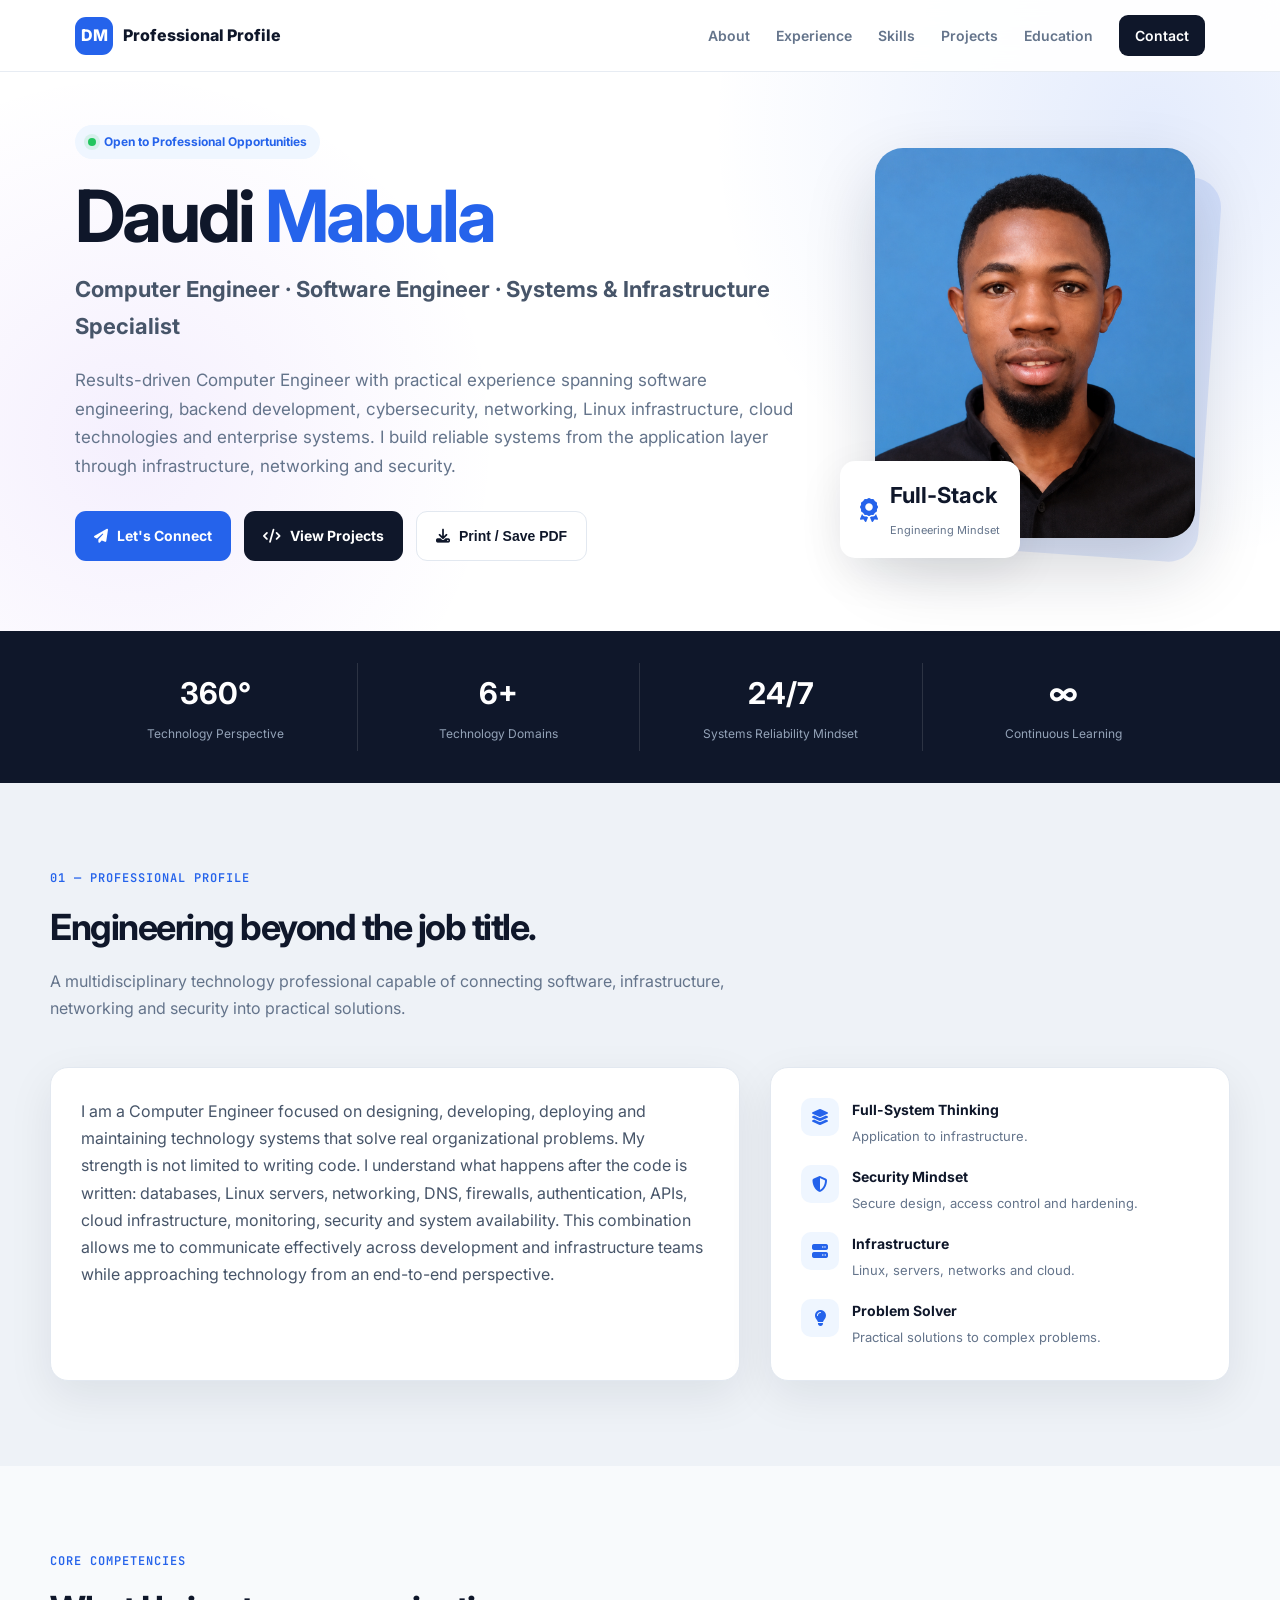
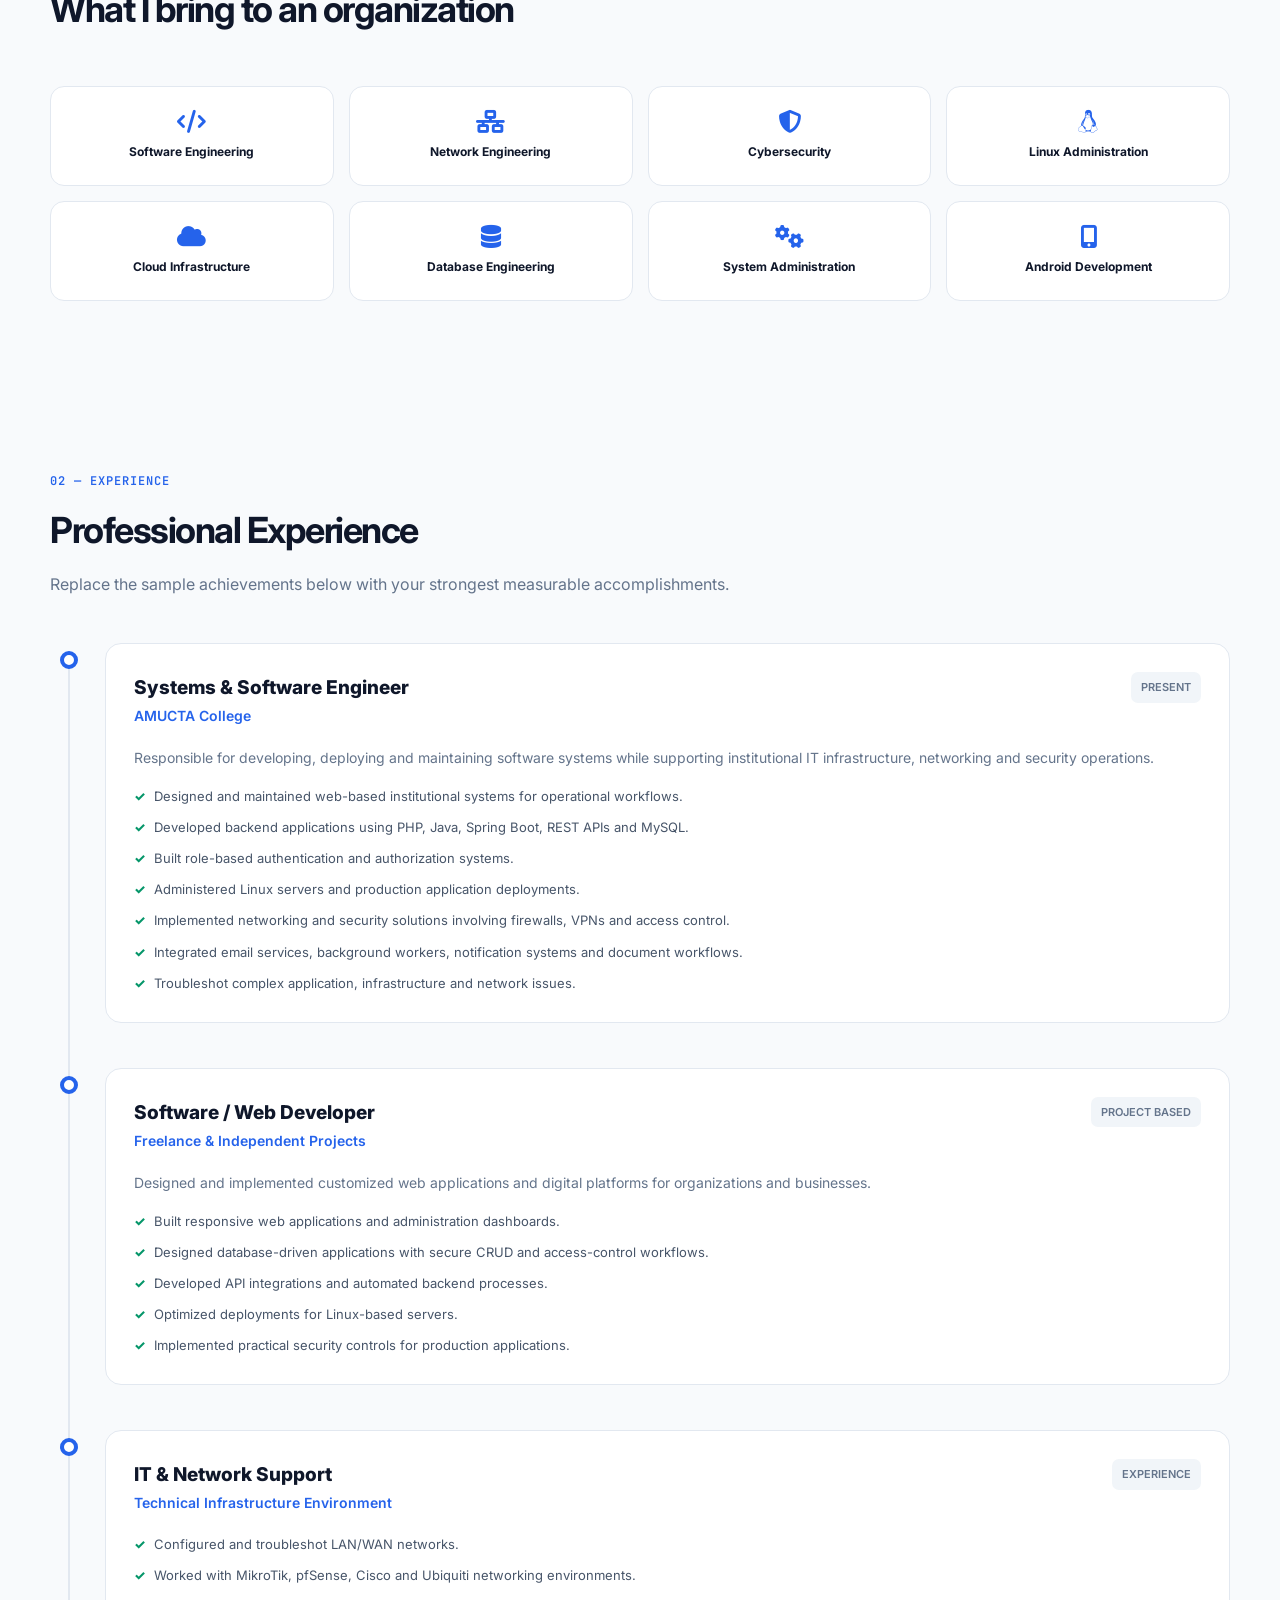
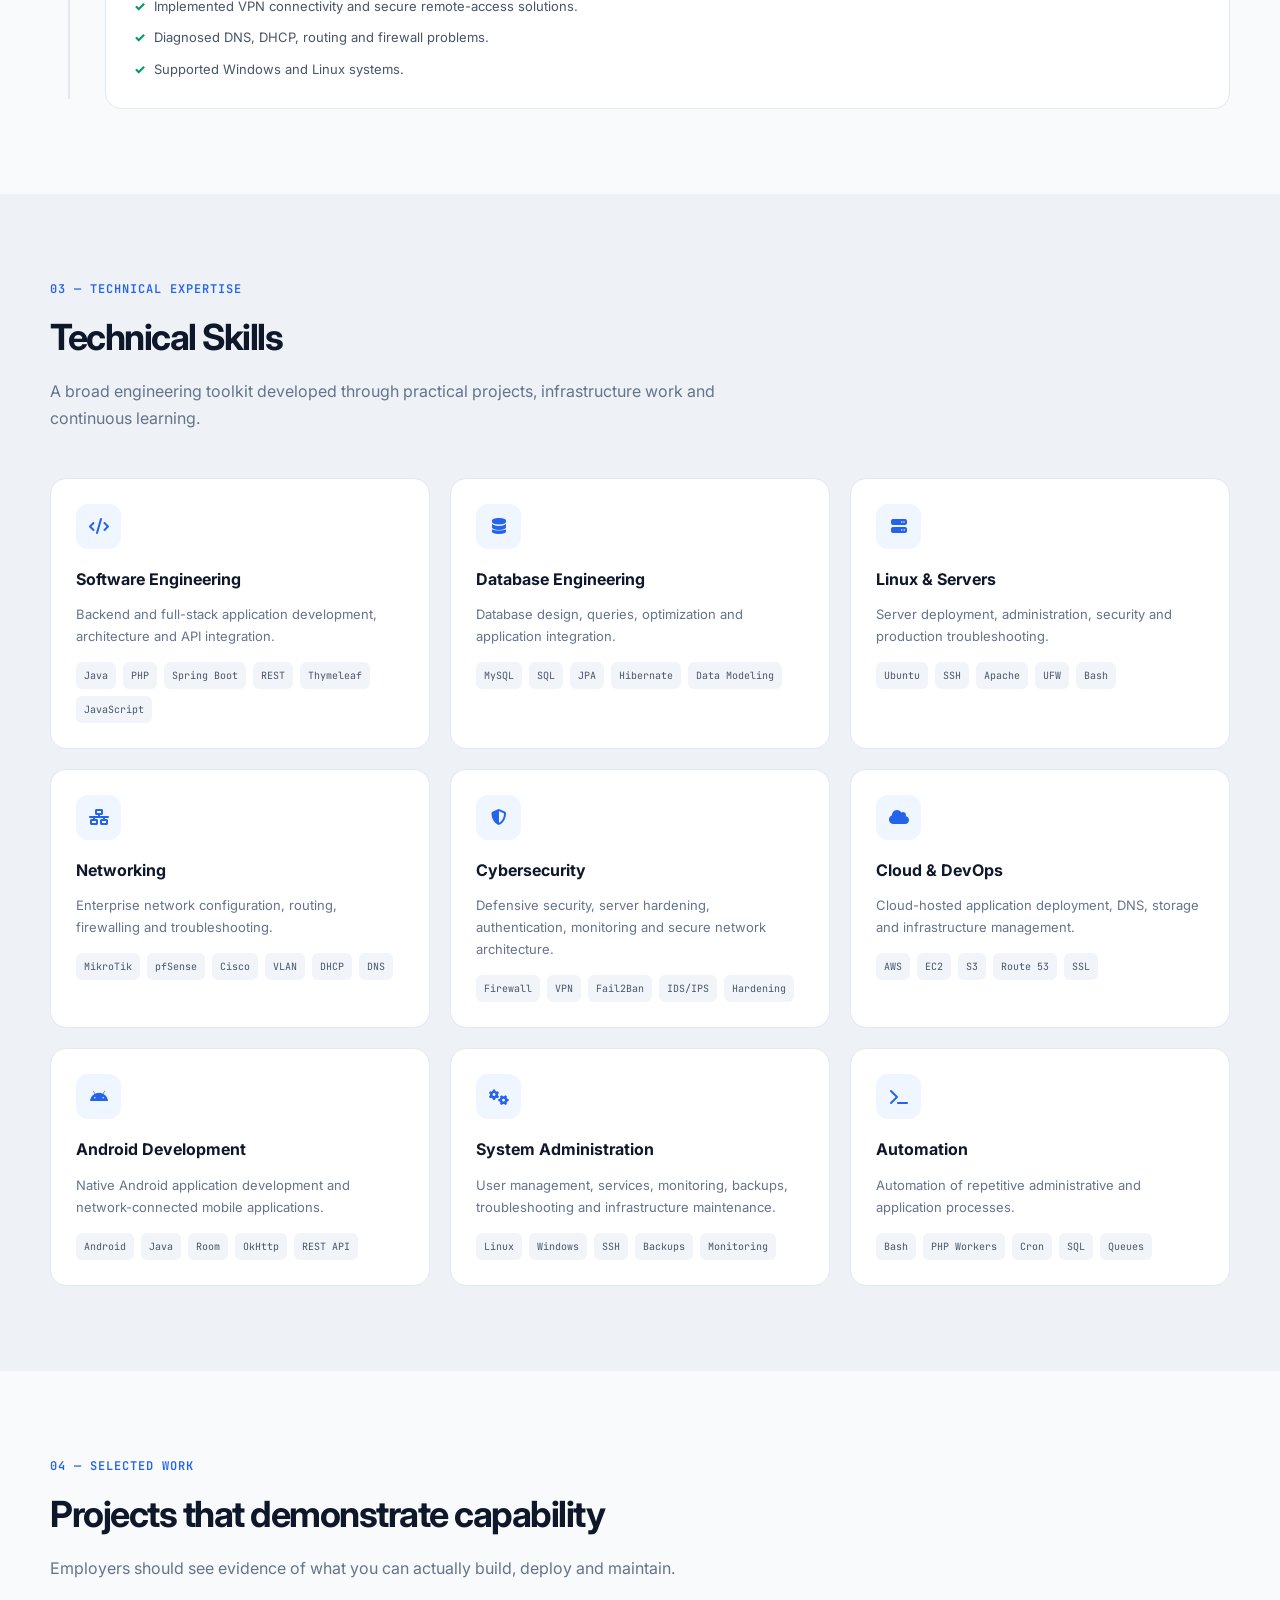
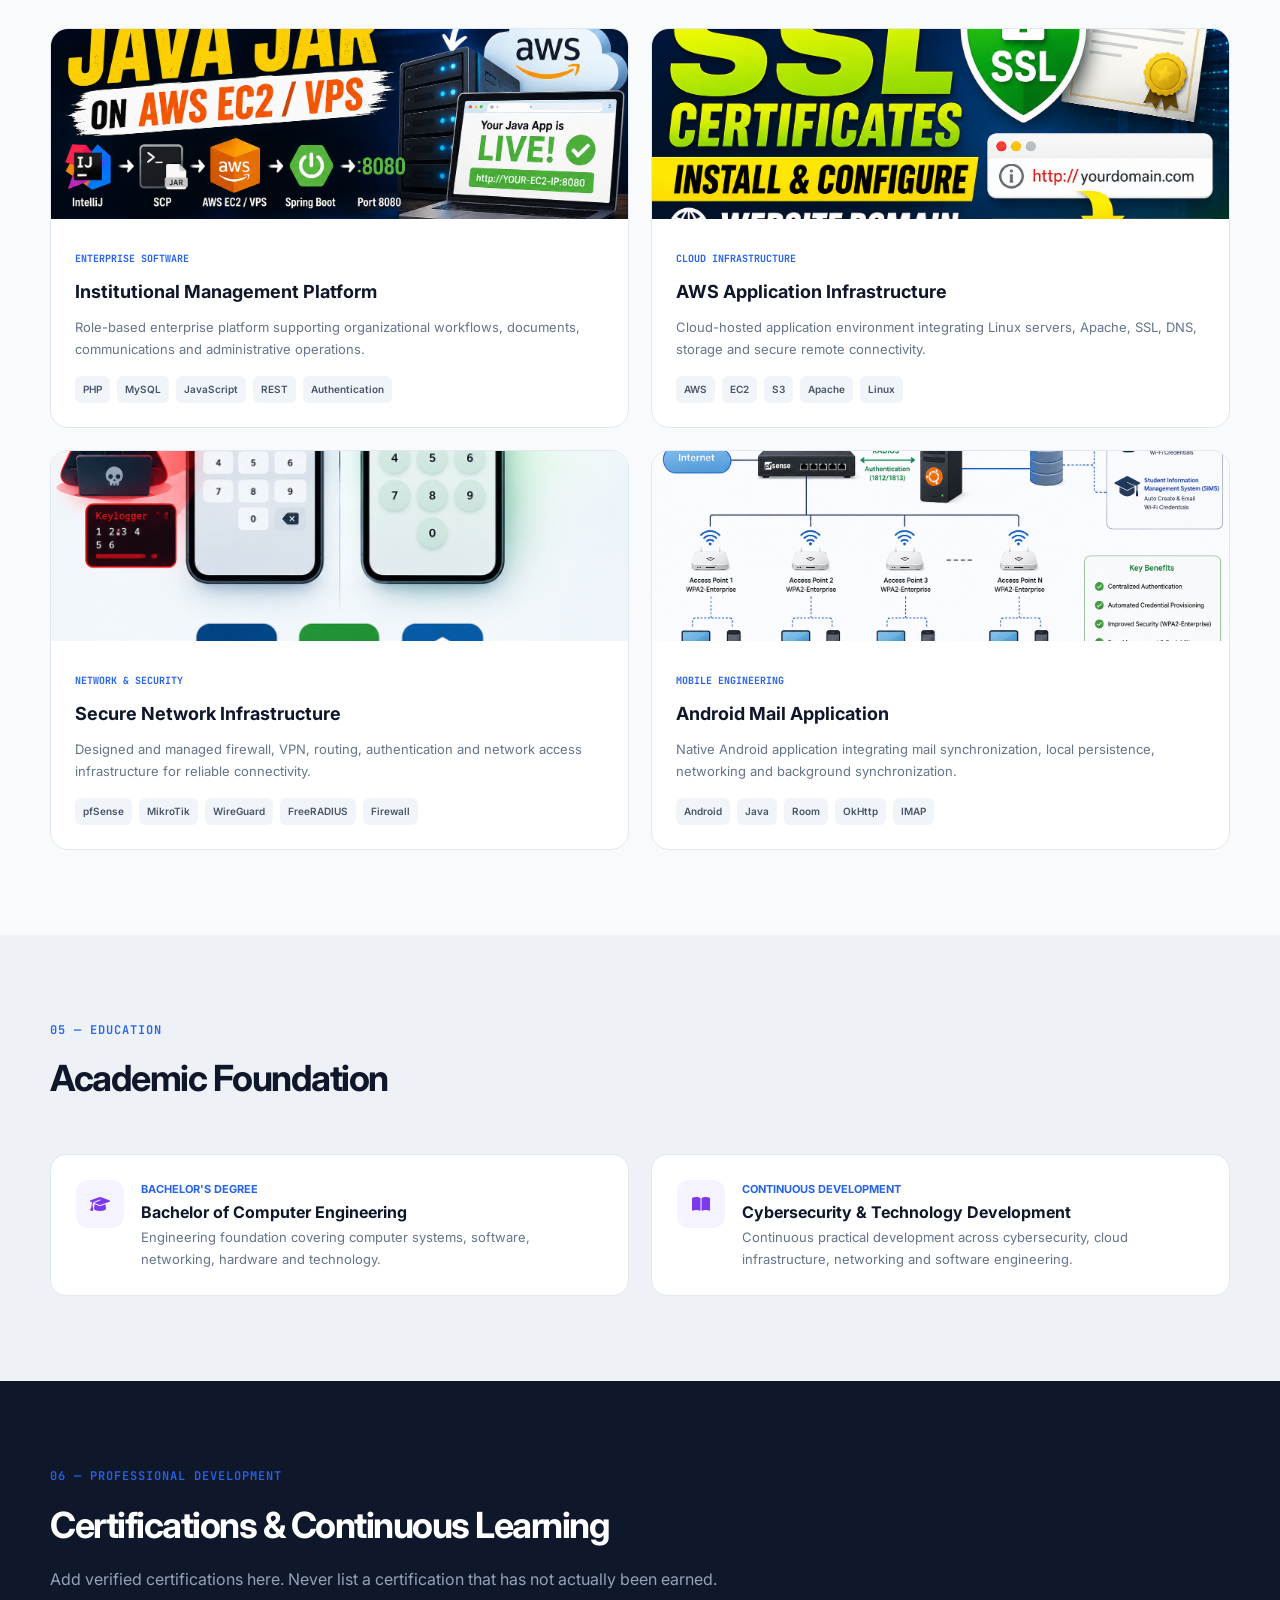
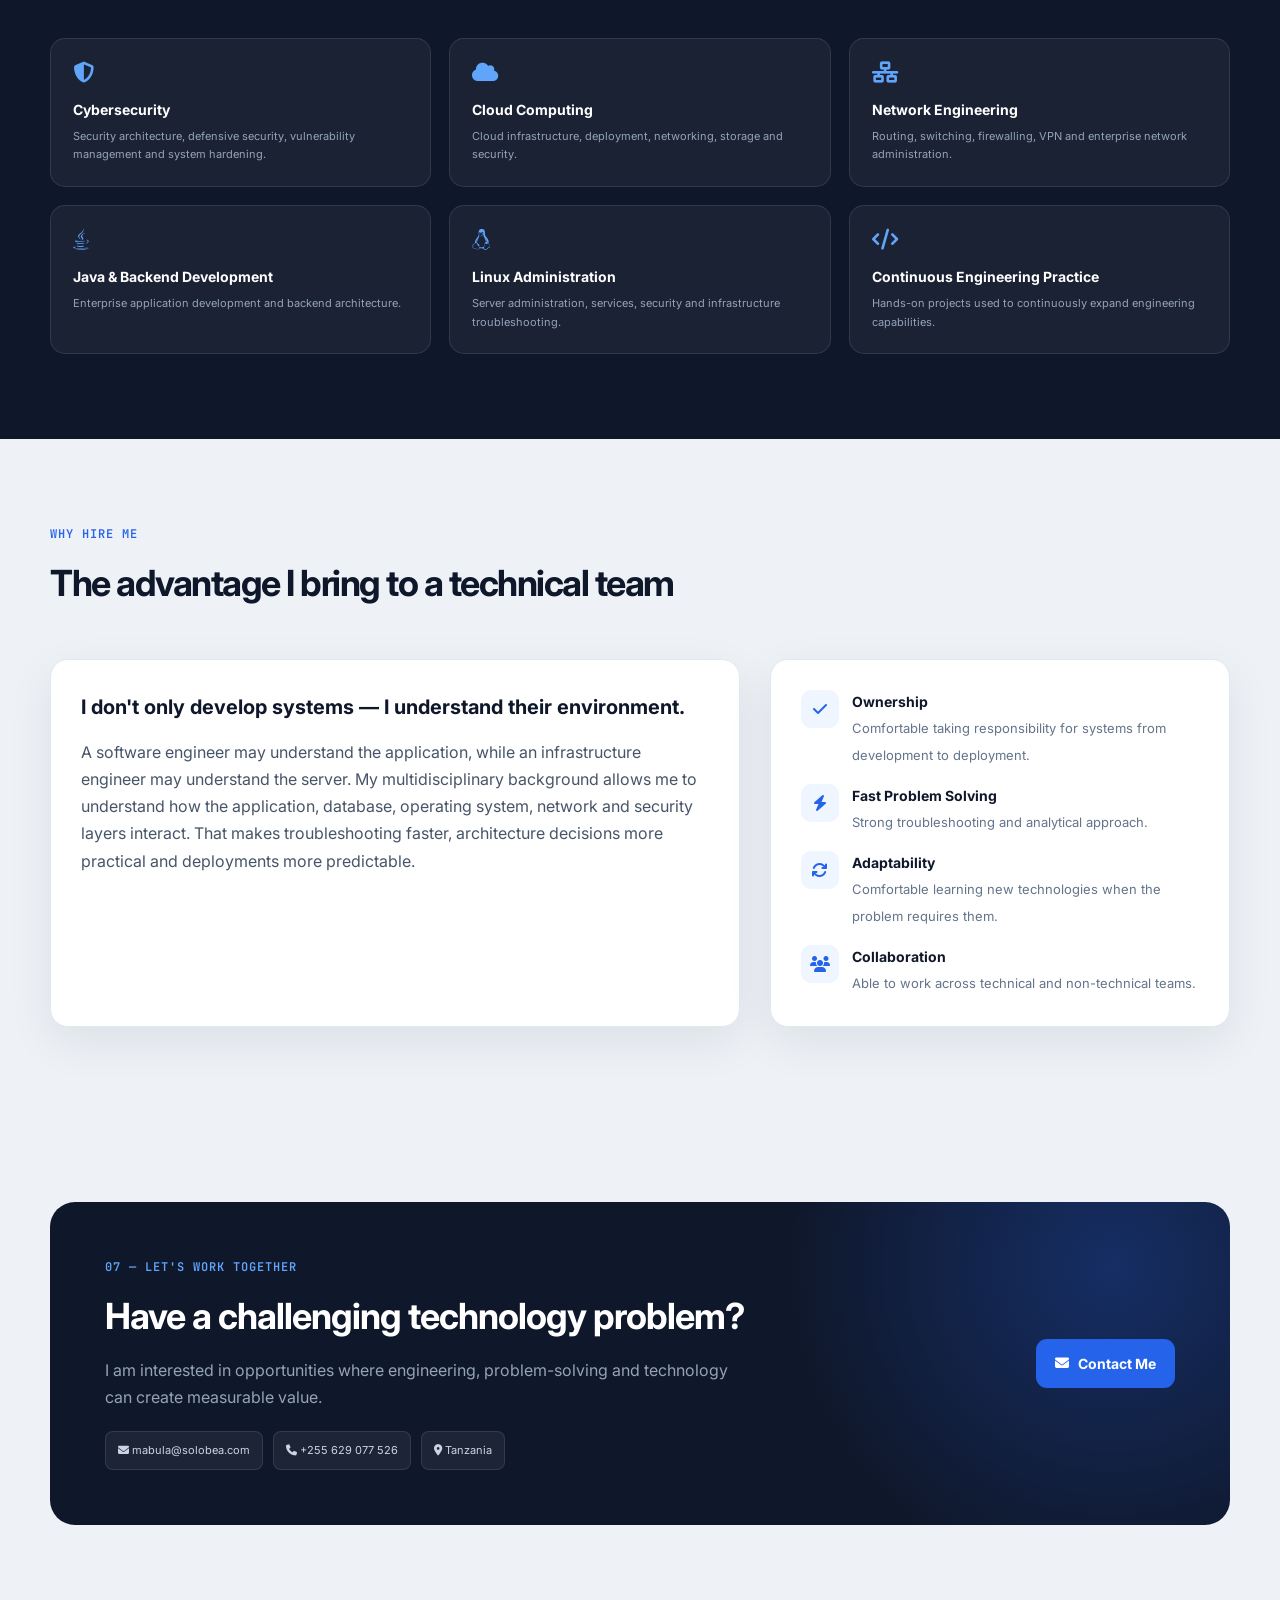
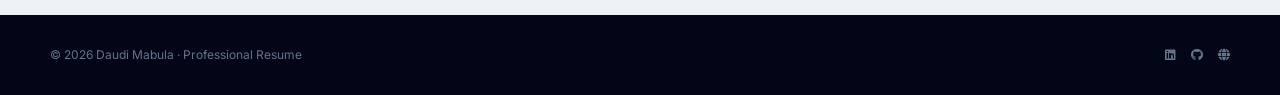
==== commit 6ac3ff71: "second commit" ====
--- a/index.html
+++ b/index.html
@@ -1192,7 +1192,7 @@
                 <!-- Replace src -->
                 <img
                         class="profile-photo"
-                        src="PROFILE_IMAGE_HERE.jpg"
+                        src="mabula.png"
                         alt="Professional profile photograph">
 
                 <div class="experience-badge">
@@ -1976,7 +1976,7 @@
                 <div class="project-image">
 
                     <img
-                            src="PROJECT_IMAGE_1.jpg"
+                            src="project1.png"
                             alt="Enterprise management system">
 
                 </div>
@@ -2015,7 +2015,7 @@
                 <div class="project-image">
 
                     <img
-                            src="PROJECT_IMAGE_2.jpg"
+                            src="project2.png"
                             alt="Cloud infrastructure">
 
                 </div>
@@ -2054,7 +2054,7 @@
                 <div class="project-image">
 
                     <img
-                            src="PROJECT_IMAGE_3.jpg"
+                            src="project3.png"
                             alt="Network security infrastructure">
 
                 </div>
@@ -2093,7 +2093,7 @@
                 <div class="project-image">
 
                     <img
-                            src="PROJECT_IMAGE_4.jpg"
+                            src="project4.png"
                             alt="Android mail application">
 
                 </div>
@@ -2508,12 +2508,12 @@
 
                     <div class="contact-item">
                         <i class="fa-solid fa-envelope"></i>
-                        your.email@example.com
+                        mabula@solobea.com
                     </div>
 
                     <div class="contact-item">
                         <i class="fa-solid fa-phone"></i>
-                        +255 XXX XXX XXX
+                        +255 629 077 526
                     </div>
 
                     <div class="contact-item">
@@ -2528,7 +2528,7 @@
 
             <div>
 
-                <a href="mailto:your.email@example.com"
+                <a href="mailto:mabula@solobea.com"
                    class="btn btn-primary">
 
                     <i class="fa-solid fa-envelope"></i>
@@ -2560,15 +2560,15 @@
 
         <div class="footer-social">
 
-            <a href="#" aria-label="LinkedIn">
+            <a href="https://www.linkedin.com/in/daudi-mabula-1335b61a1" aria-label="LinkedIn">
                 <i class="fa-brands fa-linkedin"></i>
             </a>
 
-            <a href="#" aria-label="GitHub">
+            <a href="https://github.com/solobea2018" aria-label="GitHub">
                 <i class="fa-brands fa-github"></i>
             </a>
 
-            <a href="#" aria-label="Website">
+            <a href="https://solobea.com" aria-label="Website">
                 <i class="fa-solid fa-globe"></i>
             </a>
 
